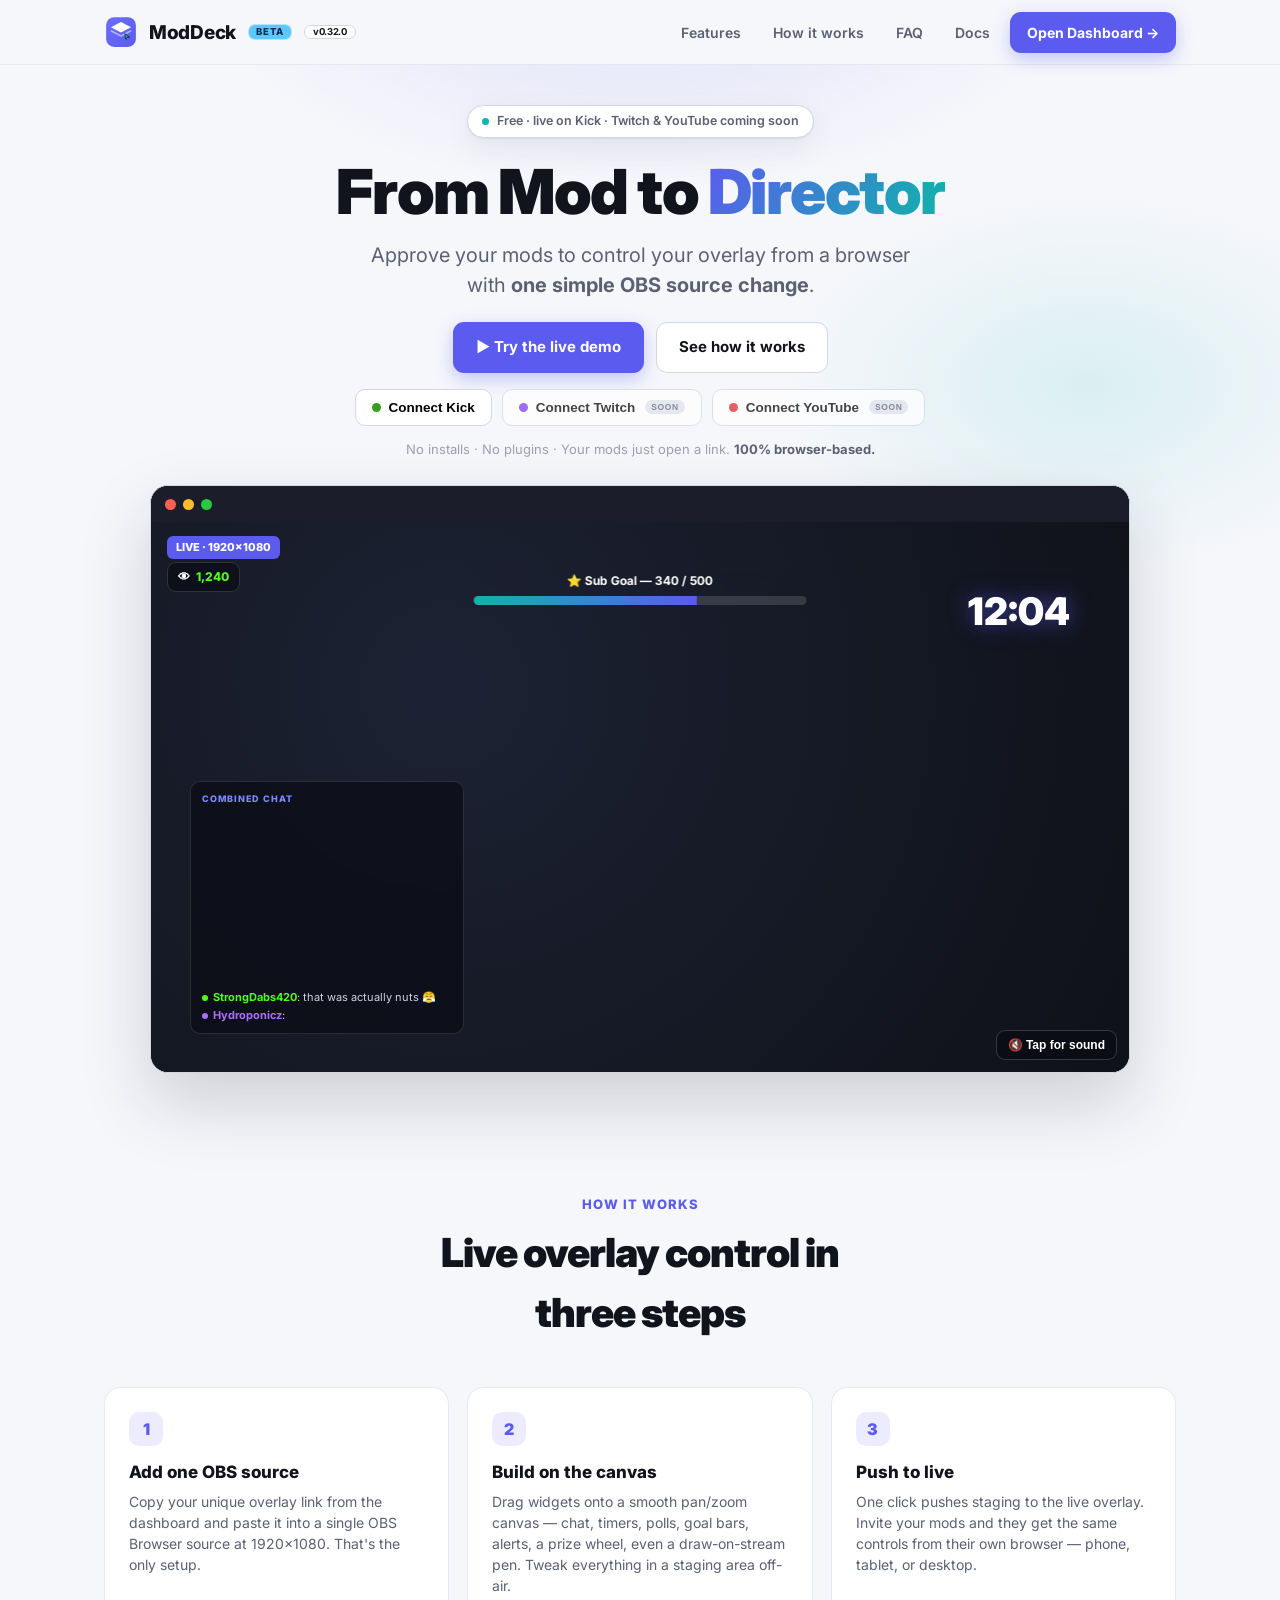
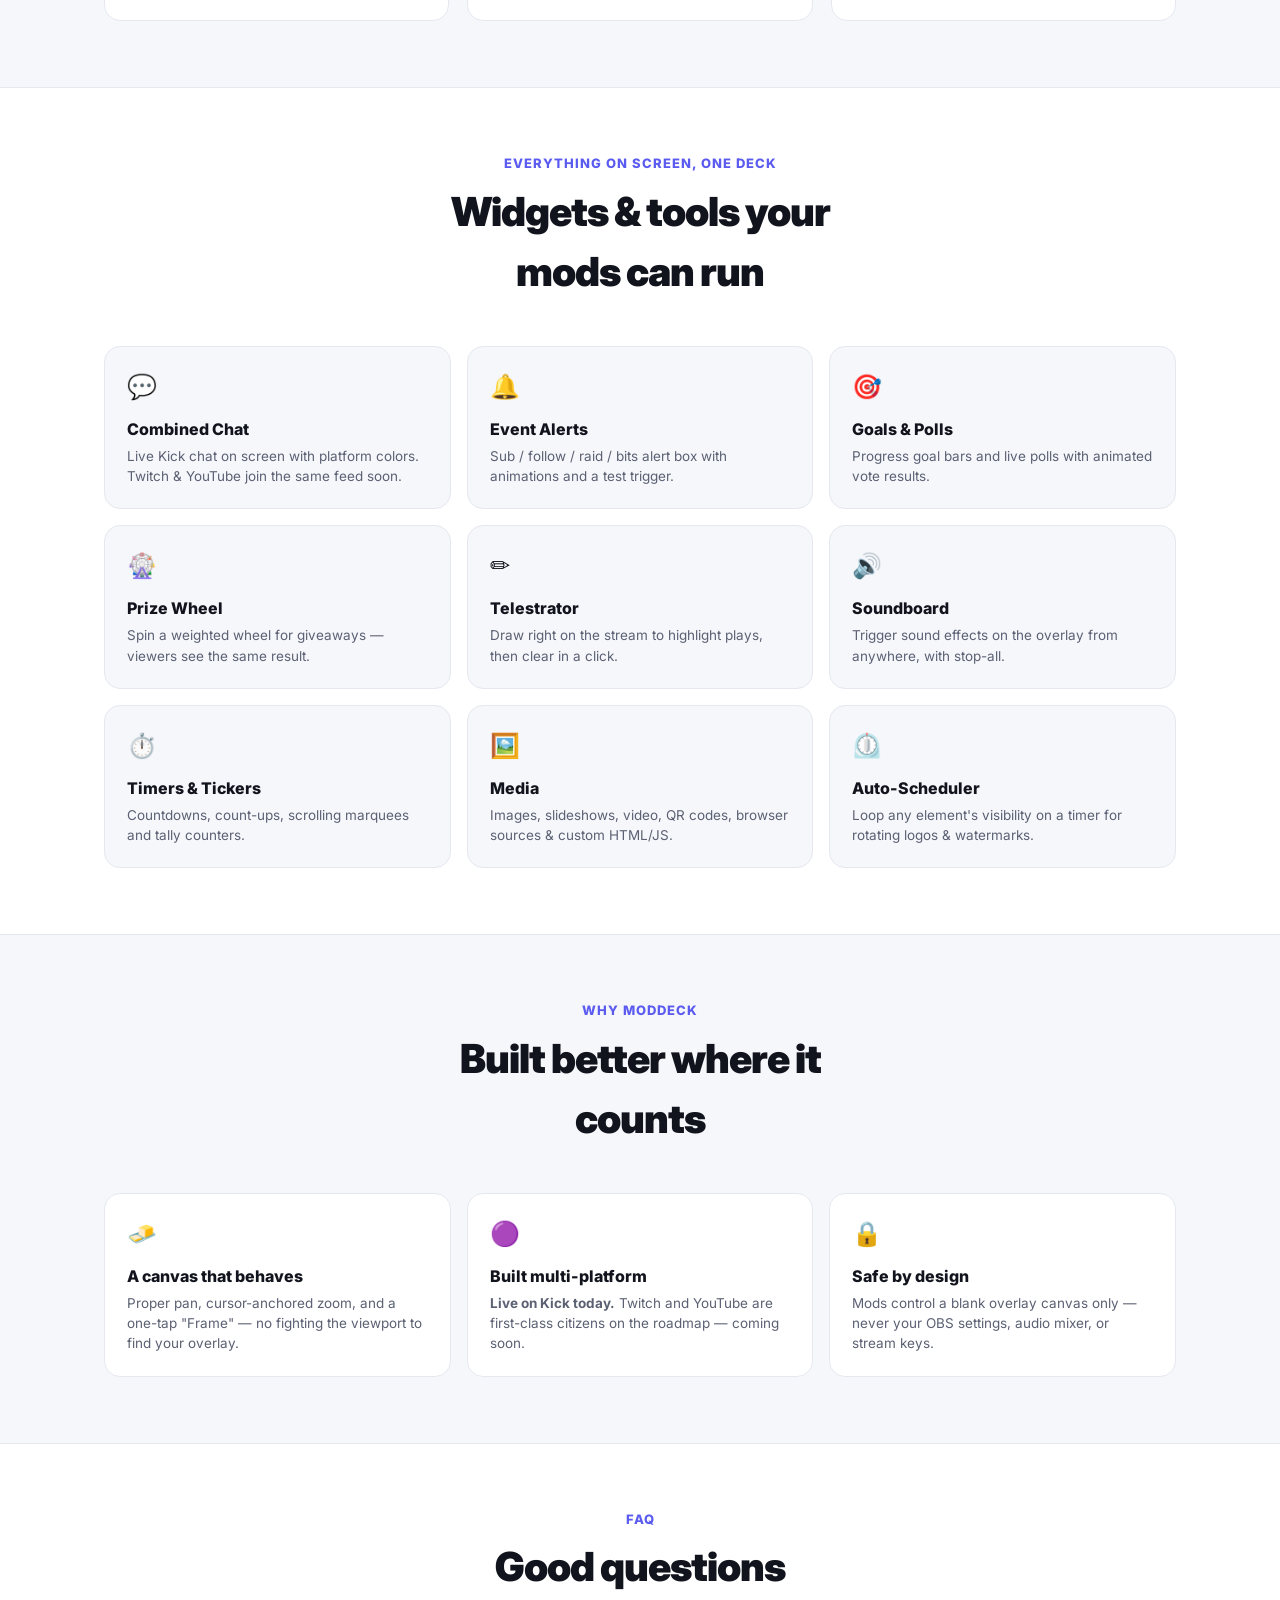
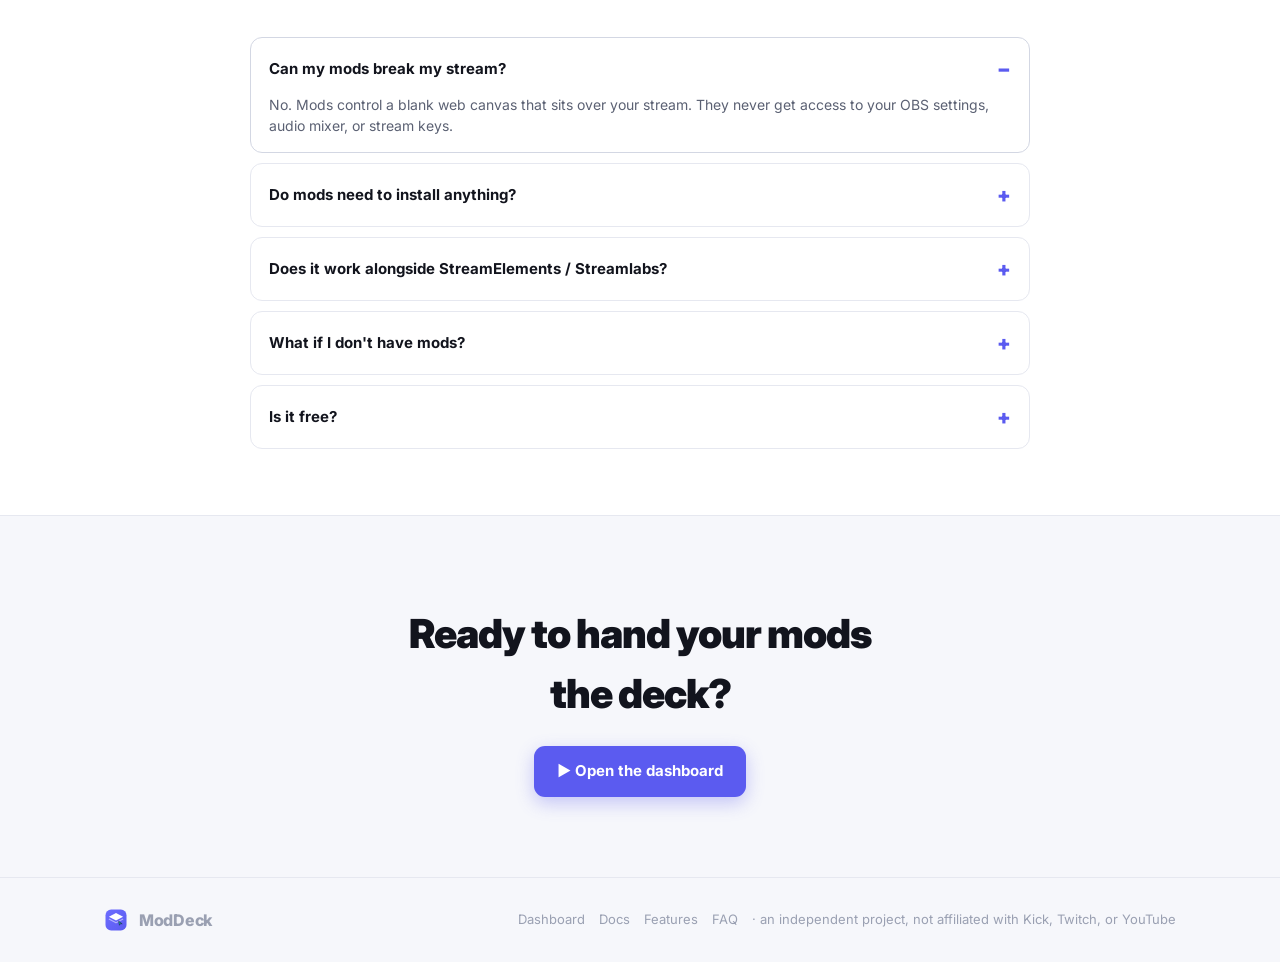
==== index.html @ 96ed60fb "ModDeck v0.32.0 - Emoji Combo: fix real-emote count bug + Test combo button (simulated spam burst to" ====
<!DOCTYPE html>
<html lang="en">
<head>
<meta charset="UTF-8">
<meta name="viewport" content="width=device-width, initial-scale=1.0">
<title>ModDeck — the control deck for you & your mods</title>
<meta name="description" content="A free browser-based stream-overlay control tool — live on Kick, with Twitch & YouTube coming soon. Drop one source into OBS, then let you and your mods run the overlay live — chat, timers, polls, alerts, wheels and more.">
<meta name="moddeck-version" content="0.32.0">
<link rel="icon" href="favicon.svg" type="image/svg+xml">
<link rel="icon" type="image/png" sizes="32x32" href="icons/favicon-32.png">
<link rel="apple-touch-icon" href="icons/apple-touch-icon.png">
<link rel="manifest" href="site.webmanifest">
<meta name="theme-color" content="#5b5bf0">
<!-- Open Graph / Twitter -->
<meta property="og:type" content="website">
<meta property="og:url" content="https://moddeck.bookhockeys.com/">
<meta property="og:title" content="ModDeck — the control deck for you & your mods">
<meta property="og:description" content="Drop one source into OBS, then let you and your mods run your overlay live. Kick · Twitch · YouTube. Free.">
<meta property="og:image" content="https://moddeck.bookhockeys.com/og.png">
<meta name="twitter:card" content="summary_large_image">
<meta name="twitter:title" content="ModDeck — the control deck for you & your mods">
<meta name="twitter:description" content="Browser-based overlay control for Kick, Twitch & YouTube. Let your mods help run the show.">
<meta name="twitter:image" content="https://moddeck.bookhockeys.com/og.png">
<link rel="preconnect" href="https://fonts.googleapis.com">
<link rel="preconnect" href="https://fonts.gstatic.com" crossorigin>
<link href="https://fonts.googleapis.com/css2?family=Inter:wght@400;500;600;700;800;900&display=swap" rel="stylesheet">
<style>
  :root{
    --bg:#f6f7fb; --panel:#fff; --line:#e6e8f0; --line2:#d3d7e3;
    --ink:#12141d; --ink-dim:#5b6173; --ink-faint:#9aa0b2;
    --accent:#5b5bf0; --accent-hov:#4a4ae0; --accent-soft:#ececfe; --accent2:#0fb5a8;
    --k:#3a9c1e; --t:#7c3aed; --y:#dc2626;
    --radius:16px; --shadow:0 1px 2px rgba(20,25,45,.06),0 10px 30px rgba(20,25,45,.07);
    font-family:Inter,-apple-system,BlinkMacSystemFont,"Segoe UI",system-ui,sans-serif;
  }
  *{box-sizing:border-box;margin:0;padding:0}
  body{background:var(--bg);color:var(--ink);line-height:1.5;-webkit-font-smoothing:antialiased;overflow-x:hidden}
  a{color:inherit;text-decoration:none}
  .wrap{max-width:1120px;margin:0 auto;padding:0 24px}
  .btn{display:inline-flex;align-items:center;gap:9px;border-radius:11px;padding:13px 22px;font-weight:700;font-size:15px;border:1px solid transparent;transition:.15s;cursor:pointer}
  .btn.primary{background:var(--accent);color:#fff;box-shadow:0 6px 18px rgba(91,91,240,.32)}
  .btn.primary:hover{background:var(--accent-hov);transform:translateY(-1px)}
  .btn.ghost{background:var(--panel);border-color:var(--line2);color:var(--ink)}
  .btn.ghost:hover{border-color:var(--accent);color:var(--accent)}

  /* nav */
  nav{position:sticky;top:0;z-index:50;background:rgba(246,247,251,.82);backdrop-filter:blur(12px);border-bottom:1px solid var(--line)}
  nav .wrap{display:flex;align-items:center;gap:14px;height:64px}
  .brand{display:flex;align-items:center;gap:11px;font-weight:800;font-size:19px;letter-spacing:-.3px;line-height:1}
  .brand img{width:34px;height:34px}
  .beta{font-size:9.5px;font-weight:800;letter-spacing:1px;background:#5cc8ff;color:#053048;
    padding:2px 7px;border-radius:6px;margin-left:2px;vertical-align:middle;box-shadow:0 0 0 1px rgba(92,200,255,.4)}
  .ver-pill{font-size:9.5px;font-weight:700;color:var(--dim);background:#fff;border:1px solid var(--line2);border-radius:999px;padding:1px 8px;margin-left:2px;vertical-align:middle}
  nav .links{margin-left:auto;display:flex;align-items:center;gap:8px}
  nav .links a.t{padding:8px 12px;color:var(--ink-dim);font-weight:600;font-size:14px;border-radius:8px}
  nav .links a.t:hover{color:var(--ink);background:var(--panel)}

  /* hero */
  .hero{position:relative;text-align:center;padding:40px 0 56px}
  .hero::before{content:"";position:absolute;inset:0;z-index:-1;
    background:radial-gradient(680px 360px at 50% -10%,rgba(91,91,240,.16),transparent 65%),radial-gradient(520px 320px at 85% 30%,rgba(15,181,168,.12),transparent 60%)}
  .pill{display:inline-flex;align-items:center;gap:8px;background:var(--panel);border:1px solid var(--line2);border-radius:999px;padding:6px 14px;font-size:12.5px;font-weight:600;color:var(--ink-dim);margin-bottom:22px;box-shadow:var(--shadow)}
  .pill .dot{width:7px;height:7px;border-radius:50%;background:var(--accent2)}
  h1{font-size:clamp(30px,6vw,62px);line-height:1.04;font-weight:900;letter-spacing:-1.5px;margin:0 auto;white-space:nowrap}
  h1 .grad{background:linear-gradient(120deg,var(--accent),var(--accent2));-webkit-background-clip:text;background-clip:text;color:transparent}
  .sub{font-size:clamp(16px,2.4vw,20px);color:var(--ink-dim);max-width:60ch;margin:16px auto 22px}
  .cta{display:flex;gap:12px;justify-content:center;flex-wrap:wrap}
  .connects{display:flex;gap:10px;justify-content:center;flex-wrap:wrap;margin-top:16px}
  .connect{display:inline-flex;align-items:center;gap:8px;background:var(--panel);border:1px solid var(--line2);border-radius:10px;padding:10px 16px;font-weight:700;font-size:13.5px;cursor:pointer;transition:.15s}
  .connect:hover{transform:translateY(-1px);box-shadow:var(--shadow)}
  .connect .b{width:9px;height:9px;border-radius:50%}
  .connect.k .b{background:var(--k)} .connect.t .b{background:var(--t)} .connect.y .b{background:var(--y)}
  .connect.t,.connect.y{opacity:.72}
  .soon{margin-left:2px;font-size:8.5px;font-weight:800;letter-spacing:.6px;padding:2px 6px;border-radius:20px;background:rgba(120,130,170,.22);color:var(--ink-dim)}
  .trust{margin-top:14px;font-size:13px;color:var(--ink-faint)}
  .trust b{color:var(--ink-dim)}

  /* mock preview */
  .shot{max-width:980px;margin:26px auto 0;border-radius:18px;border:1px solid var(--line2);box-shadow:0 30px 70px rgba(20,25,45,.18);overflow:hidden;background:#11131c}
  .muteBtn{position:absolute;bottom:12px;right:12px;z-index:3;background:rgba(10,12,22,.72);color:#fff;border:1px solid rgba(255,255,255,.18);border-radius:9px;padding:7px 11px;font-size:12px;font-weight:700;cursor:pointer;display:flex;align-items:center;gap:6px;backdrop-filter:blur(4px)}
  .ov.viewers{top:40px;left:16px;display:flex;align-items:center;gap:6px;background:rgba(10,12,22,.7);border:1px solid rgba(255,255,255,.14);border-radius:9px;padding:5px 10px;color:#fff;font-size:12px;font-weight:800;backdrop-filter:blur(4px)}
  .ov.combo{left:50%;bottom:14%;transform:translateX(-50%);display:flex;gap:16px;align-items:flex-end}
  .ov.combo .c{display:flex;flex-direction:column;align-items:center;gap:1px;font-size:10px;font-weight:800;color:#0fb5a8}
  .ov.combo .c .e{font-size:24px;line-height:1}
  .ov.combo .c.lead .e{font-size:30px;filter:drop-shadow(0 0 8px #0fb5a8)}
  .muteBtn:hover{background:rgba(91,91,240,.85)}
  .shot .bar{height:36px;background:#1b1e2a;display:flex;align-items:center;gap:7px;padding:0 14px}
  .shot .bar i{width:11px;height:11px;border-radius:50%;background:#3a3f52} .shot .bar i:nth-child(1){background:#ff5f57}.shot .bar i:nth-child(2){background:#febc2e}.shot .bar i:nth-child(3){background:#28c840}
  .shot .body{aspect-ratio:16/9;position:relative;background:radial-gradient(circle at 30% 30%,#1c2233,#0f1118);overflow:hidden}
  .shot .body video{position:absolute;inset:0;width:100%;height:100%;object-fit:cover;z-index:0}
  .shot .body .lbl,.shot .body .ov{z-index:2}
  .shot .body .lbl{position:absolute;top:14px;left:16px;background:var(--accent);color:#fff;font-size:11px;font-weight:800;padding:3px 9px;border-radius:6px}
  .ov{position:absolute;border-radius:10px;backdrop-filter:blur(4px)}
  .ov.chat{left:4%;bottom:7%;width:28%;height:46%;background:rgba(10,12,22,.72);border:1px solid rgba(255,255,255,.12);padding:10px 11px;font-size:11px;color:#cdd2e6;display:flex;flex-direction:column;text-align:left}
  .ov.chat .chd{font-size:9px;letter-spacing:1px;color:#7c8bff;font-weight:800;margin-bottom:6px;flex:none}
  #heroChatLines{flex:1;min-height:0;overflow:hidden;display:flex;flex-direction:column;justify-content:flex-end;gap:4px}
  #heroChatLines .ln{line-height:1.25}
  #heroChatLines .ln .u{font-weight:700}
  #heroChatLines .ln .dot{display:inline-block;width:6px;height:6px;border-radius:50%;margin-right:5px;vertical-align:middle}
  #heroChatLines img{height:1.3em;vertical-align:middle}
  .ov.timer{top:11%;right:6%;font-size:38px;font-weight:900;color:#fff;text-shadow:0 0 22px rgba(91,91,240,.6)}
  .ov.goal{left:50%;top:9%;transform:translateX(-50%);width:34%;text-align:center;color:#fff;font-size:12px;font-weight:700}
  .ov.goal .track{height:9px;border-radius:6px;background:rgba(255,255,255,.14);margin-top:6px;overflow:hidden}
  .ov.goal .fill{height:100%;width:67%;background:linear-gradient(90deg,var(--accent2),var(--accent))}

  /* sections */
  section{padding:66px 0}
  .eyebrow{text-align:center;color:var(--accent);font-weight:800;font-size:13px;letter-spacing:1px;text-transform:uppercase}
  h2{text-align:center;font-size:clamp(26px,4vw,40px);font-weight:900;letter-spacing:-1px;margin:8px auto 0;max-width:18ch}
  .lead{text-align:center;color:var(--ink-dim);max-width:58ch;margin:14px auto 0;font-size:16px}
  .steps{display:grid;grid-template-columns:repeat(3,1fr);gap:18px;margin-top:44px}
  .step{background:var(--panel);border:1px solid var(--line);border-radius:var(--radius);padding:24px}
  .step .n{width:34px;height:34px;border-radius:10px;background:var(--accent-soft);color:var(--accent);font-weight:900;display:grid;place-items:center;margin-bottom:14px}
  .step h3{font-size:17px;font-weight:800;margin-bottom:6px}
  .step p{color:var(--ink-dim);font-size:14px}
  .grid{display:grid;grid-template-columns:repeat(3,1fr);gap:16px;margin-top:44px}
  .card{background:var(--panel);border:1px solid var(--line);border-radius:var(--radius);padding:22px;transition:.15s}
  .card:hover{border-color:var(--line2);box-shadow:var(--shadow);transform:translateY(-2px)}
  .card .ic{font-size:24px}
  .card h3{font-size:16px;font-weight:800;margin:12px 0 5px}
  .card p{color:var(--ink-dim);font-size:13.5px}
  .why{background:var(--panel);border-top:1px solid var(--line);border-bottom:1px solid var(--line)}
  .why .grid{grid-template-columns:repeat(3,1fr)}
  .why .card{background:var(--bg)}

  .faq{max-width:780px;margin:40px auto 0;display:flex;flex-direction:column;gap:10px}
  details{background:var(--panel);border:1px solid var(--line);border-radius:12px;padding:16px 18px}
  details[open]{border-color:var(--line2)}
  summary{font-weight:700;cursor:pointer;font-size:15px;list-style:none;display:flex;justify-content:space-between;align-items:center}
  summary::-webkit-details-marker{display:none}
  summary::after{content:"+";color:var(--accent);font-weight:900;font-size:20px}
  details[open] summary::after{content:"−"}
  details p{color:var(--ink-dim);font-size:14px;margin-top:10px}

  .final{text-align:center;padding:80px 0}
  .final h2{margin-bottom:22px}
  footer{border-top:1px solid var(--line);padding:30px 0;color:var(--ink-faint);font-size:13px}
  footer .wrap{display:flex;align-items:center;gap:14px;flex-wrap:wrap}
  footer .sp{margin-left:auto}
  footer a:hover{color:var(--accent)}

  @media(max-width:760px){.steps,.grid,.why .grid{grid-template-columns:1fr}.hero{padding:40px 0 44px}.ov.chat{display:none}h1{white-space:normal}}
</style>
</head>
<body>
<nav><div class="wrap">
  <a class="brand" href="/"><img src="favicon.svg" alt="">ModDeck<span class="beta">BETA</span><span class="ver-pill">v0.32.0</span></a>
  <div class="links">
    <a class="t" href="#features">Features</a>
    <a class="t" href="#how">How it works</a>
    <a class="t" href="#faq">FAQ</a>
    <a class="t" href="docs.html">Docs</a>
    <a class="btn primary" href="dashboard.html" style="padding:9px 16px;font-size:14px">Open Dashboard →</a>
  </div>
</div></nav>

<header class="hero"><div class="wrap">
  <div class="pill"><span class="dot"></span>Free · live on Kick · Twitch &amp; YouTube coming soon</div>
  <h1>From Mod to <span class="grad">Director</span></h1>
  <p class="sub">Approve your mods to control your overlay from a browser<br>with <b>one simple OBS source change</b>.</p>
  <div class="cta">
    <a class="btn primary" href="dashboard.html">▶ Try the live demo</a>
    <a class="btn ghost" href="#how">See how it works</a>
  </div>
  <div class="connects">
    <button class="connect k" data-p="Kick"><span class="b"></span>Connect Kick</button>
    <button class="connect t" data-p="Twitch"><span class="b"></span>Connect Twitch<span class="soon">SOON</span></button>
    <button class="connect y" data-p="YouTube"><span class="b"></span>Connect YouTube<span class="soon">SOON</span></button>
  </div>
  <div class="trust">No installs · No plugins · Your mods just open a link. <b>100% browser-based.</b></div>

  <div class="shot" aria-hidden="true">
    <div class="bar"><i></i><i></i><i></i></div>
    <div class="body">
      <video id="demoVid" muted playsinline autoplay preload="auto"></video>
      <button id="muteBtn" class="muteBtn" type="button">🔇 Tap for sound</button>
      <div class="lbl">LIVE · 1920×1080</div>
      <div class="ov goal">⭐ Sub Goal — 340 / 500<div class="track"><div class="fill"></div></div></div>
      <div class="ov timer">12:04</div>
      <div class="ov viewers">👁 <span style="color:#53fc18">1,240</span></div>
      <div class="ov combo" id="heroCombo"></div>
      <div class="ov chat"><div class="chd">COMBINED CHAT</div>
        <div id="heroChatLines"></div>
      </div>
    </div>
  </div>
</div></header>

<section id="how"><div class="wrap">
  <div class="eyebrow">How it works</div>
  <h2>Live overlay control in three steps</h2>
  <div class="steps">
    <div class="step"><div class="n">1</div><h3>Add one OBS source</h3><p>Copy your unique overlay link from the dashboard and paste it into a single OBS Browser source at 1920×1080. That's the only setup.</p></div>
    <div class="step"><div class="n">2</div><h3>Build on the canvas</h3><p>Drag widgets onto a smooth pan/zoom canvas — chat, timers, polls, goal bars, alerts, a prize wheel, even a draw-on-stream pen. Tweak everything in a staging area off-air.</p></div>
    <div class="step"><div class="n">3</div><h3>Push to live</h3><p>One click pushes staging to the live overlay. Invite your mods and they get the same controls from their own browser — phone, tablet, or desktop.</p></div>
  </div>
</div></section>

<section id="features" class="why"><div class="wrap">
  <div class="eyebrow">Everything on screen, one deck</div>
  <h2>Widgets &amp; tools your mods can run</h2>
  <div class="grid">
    <div class="card"><div class="ic">💬</div><h3>Combined Chat</h3><p>Live Kick chat on screen with platform colors. Twitch &amp; YouTube join the same feed soon.</p></div>
    <div class="card"><div class="ic">🔔</div><h3>Event Alerts</h3><p>Sub / follow / raid / bits alert box with animations and a test trigger.</p></div>
    <div class="card"><div class="ic">🎯</div><h3>Goals &amp; Polls</h3><p>Progress goal bars and live polls with animated vote results.</p></div>
    <div class="card"><div class="ic">🎡</div><h3>Prize Wheel</h3><p>Spin a weighted wheel for giveaways — viewers see the same result.</p></div>
    <div class="card"><div class="ic">✏️</div><h3>Telestrator</h3><p>Draw right on the stream to highlight plays, then clear in a click.</p></div>
    <div class="card"><div class="ic">🔊</div><h3>Soundboard</h3><p>Trigger sound effects on the overlay from anywhere, with stop-all.</p></div>
    <div class="card"><div class="ic">⏱️</div><h3>Timers &amp; Tickers</h3><p>Countdowns, count-ups, scrolling marquees and tally counters.</p></div>
    <div class="card"><div class="ic">🖼️</div><h3>Media</h3><p>Images, slideshows, video, QR codes, browser sources &amp; custom HTML/JS.</p></div>
    <div class="card"><div class="ic">⏲️</div><h3>Auto-Scheduler</h3><p>Loop any element's visibility on a timer for rotating logos &amp; watermarks.</p></div>
  </div>
</div></section>

<section><div class="wrap">
  <div class="eyebrow">Why ModDeck</div>
  <h2>Built better where it counts</h2>
  <div class="grid">
    <div class="card"><div class="ic">🧈</div><h3>A canvas that behaves</h3><p>Proper pan, cursor-anchored zoom, and a one-tap "Frame" — no fighting the viewport to find your overlay.</p></div>
    <div class="card"><div class="ic">🟣</div><h3>Built multi-platform</h3><p><b>Live on Kick today.</b> Twitch and YouTube are first-class citizens on the roadmap — coming soon.</p></div>
    <div class="card"><div class="ic">🔒</div><h3>Safe by design</h3><p>Mods control a blank overlay canvas only — never your OBS settings, audio mixer, or stream keys.</p></div>
  </div>
</div></section>

<section id="faq" class="why"><div class="wrap">
  <div class="eyebrow">FAQ</div>
  <h2>Good questions</h2>
  <div class="faq">
    <details open><summary>Can my mods break my stream?</summary><p>No. Mods control a blank web canvas that sits over your stream. They never get access to your OBS settings, audio mixer, or stream keys.</p></details>
    <details><summary>Do mods need to install anything?</summary><p>Nothing. They open a link in any browser — desktop, tablet, or phone — and control the overlay with touch or mouse.</p></details>
    <details><summary>Does it work alongside StreamElements / Streamlabs?</summary><p>Yes. Add ModDeck as one more OBS Browser source. It layers on top of whatever you already use.</p></details>
    <details><summary>What if I don't have mods?</summary><p>It's great solo too — run it on your phone or a second monitor to trigger sounds, change scenes, and update widgets without alt-tabbing out of your game.</p></details>
    <details><summary>Is it free?</summary><p>Yes — ModDeck is free to use. (This is an early build; live multi-account login and cross-device sync are landing soon.)</p></details>
  </div>
</div></section>

<section class="final"><div class="wrap">
  <h2>Ready to hand your mods the deck?</h2>
  <a class="btn primary" href="dashboard.html">▶ Open the dashboard</a>
</div></section>

<footer><div class="wrap">
  <a class="brand" href="/" style="font-size:16px"><img src="favicon.svg" alt="" style="width:24px;height:24px">ModDeck</a>
  <span class="sp"></span>
  <a href="dashboard.html">Dashboard</a>
  <a href="docs.html">Docs</a>
  <a href="#features">Features</a>
  <a href="#faq">FAQ</a>
  <span>· an independent project, not affiliated with Kick, Twitch, or YouTube</span>
</div></footer>

<script>
  // Hero demo — rotating clips behind a LIVE-feeling overlay: chat scrolls (Kick+Twitch+YouTube),
  // and the emoji combo is fed by the emotes scrolling past in chat (builds + decays for real).
  (function () {
    var KEKW = "https://files.kick.com/emotes/37226/fullsize";
    var PC = { k: "#53fc18", t: "#a970ff", y: "#ff4d4d" };       // platform dot/name colors
    var UNI = ["🔥", "😂", "💀", "👀", "🎬"];                      // unicode emotes we count
    var CLIPS = [
      { src: "video/sjchampton1.mp4?a=1", msgs: [
        { p: "k", u: "StrongDabs420", m: "that was actually nuts 😤" },
        { p: "t", u: "Hydroponicz", m: "[emote:37226:KEKW]" },
        { p: "k", u: "BotRix", m: "🔥🔥🔥" },
        { p: "y", u: "kppfarmer", m: "no way 💀" },
        { p: "k", u: "jameskibs", m: "[emote:37226:KEKW] [emote:37226:KEKW]" },
        { p: "t", u: "Coyote7", m: "W 🔥" },
        { p: "k", u: "StrongDabs420", m: "😂😂" },
        { p: "y", u: "Hydroponicz", m: "CLIP IT 🎬" },
        { p: "k", u: "BotRix", m: "🔥🔥" },
        { p: "t", u: "jameskibs", m: "[emote:37226:KEKW]" },
      ] },
      { src: "video/ebzsjcice.mp4?a=1", msgs: [
        { p: "k", u: "PogTX", m: "yooo that was clean" },
        { p: "t", u: "piglover4919", m: "actual movie 🎬" },
        { p: "k", u: "FATCHOP", m: "😂😂😂" },
        { p: "y", u: "TheGOATSchizo", m: "certified W 🔥" },
        { p: "k", u: "Neejoh", m: "[emote:37226:KEKW]" },
        { p: "t", u: "MJAYY5", m: "💀💀" },
        { p: "k", u: "PogTX", m: "🔥🔥🔥" },
        { p: "y", u: "FATCHOP", m: "[emote:37226:KEKW] [emote:37226:KEKW]" },
        { p: "k", u: "Neejoh", m: "replay that 👀" },
        { p: "t", u: "TheGOATSchizo", m: "😂" },
      ] },
    ];
    var v = document.getElementById("demoVid"), lines = document.getElementById("heroChatLines"), combo = document.getElementById("heroCombo");
    if (!v) return;
    v.muted = true;
    var clipIdx = 0, feed = [], combos = {};

    function bodyOf(m) {
      var emotes = [];
      var body = m.replace(/\[emote:(\d+):([^\]]+)\]/g, function (_, id, name) {
        emotes.push({ k: name, img: "https://files.kick.com/emotes/" + id + "/fullsize" });
        return '<img src="https://files.kick.com/emotes/' + id + '/fullsize" alt="">';
      });
      UNI.forEach(function (u) { var n = body.split(u).length - 1; for (var j = 0; j < n; j++) emotes.push({ k: u }); });
      return { body: body, emotes: emotes };
    }
    function paintChat() {
      lines.innerHTML = feed.map(function (x) {
        var c = PC[x.p] || "#9a9aff";
        return '<div class="ln"><span class="dot" style="background:' + c + '"></span><span class="u" style="color:' + c + '">' + x.u + '</span>: ' + x.body + '</div>';
      }).join("");
    }
    function paintCombo() {
      var now = Date.now();
      Object.keys(combos).forEach(function (k) { if (now - combos[k].last > 5000) delete combos[k]; });
      var arr = Object.keys(combos).map(function (k) { return { k: k, c: combos[k] }; })
        .filter(function (o) { return o.c.count >= 2; }).sort(function (a, b) { return b.c.count - a.c.count; }).slice(0, 5);
      if (!arr.length) { combo.innerHTML = ""; return; }
      var max = arr[0].c.count;
      combo.innerHTML = arr.map(function (o) {
        var lead = o.c.count === max;
        var glyph = o.c.img ? '<img src="' + o.c.img + '" style="height:' + (lead ? 30 : 24) + 'px;vertical-align:middle">' : o.k;
        return '<div class="c' + (lead ? " lead" : "") + '"><span class="e">' + glyph + "</span>x" + o.c.count + "</div>";
      }).join("");
    }
    function appendMsg() {
      var clip = CLIPS[clipIdx]; var msg = clip.msgs[(clip._i = (clip._i || 0)) % clip.msgs.length]; clip._i++;
      var b = bodyOf(msg.m); feed.push({ p: msg.p, u: msg.u, body: b.body }); if (feed.length > 7) feed.shift(); paintChat();
      var now = Date.now();
      b.emotes.forEach(function (e) { var c = combos[e.k] || { count: 0 }; c.count++; c.last = now; if (e.img) c.img = e.img; combos[e.k] = c; });
    }
    function loadClip(idx) {
      var clip = CLIPS[idx]; clip._i = 0; feed = []; combos = {}; paintChat(); paintCombo();
      v.src = clip.src; var p = v.play(); if (p && p.catch) p.catch(function () {});
    }
    function next() { clipIdx = (clipIdx + 1) % CLIPS.length; loadClip(clipIdx); }
    v.addEventListener("ended", next);
    loadClip(0);
    setInterval(appendMsg, 1300);
    setInterval(paintCombo, 350);
    ["pointerdown", "scroll", "keydown"].forEach(function (ev) {
      window.addEventListener(ev, function once() { if (v.paused) v.play().catch(function () {}); window.removeEventListener(ev, once); }, { once: true, passive: true });
    });
    var mb = document.getElementById("muteBtn");
    if (mb) mb.addEventListener("click", function () {
      v.muted = !v.muted; if (!v.muted) { v.volume = 1; v.play().catch(function () {}); }
      mb.innerHTML = v.muted ? "🔇 Tap for sound" : "🔊 Sound on";
    });
  })();
</script>
<script src="js/config.js?v=0.9.0"></script>
<script src="js/auth.js?v=0.9.0"></script>
<script>
  // Kick = real login; Twitch/YouTube open the demo until their OAuth lands.
  document.querySelectorAll(".connect").forEach(b => b.addEventListener("click", () => {
    const p = b.dataset.p;
    if (p === "Kick" && window.MD && MD.auth) { b.innerHTML = `<span class="b"></span>Redirecting to Kick…`; MD.auth.startKick(); return; }
    b.innerHTML = `<span class="b"></span>${p} coming soon — opening demo…`;
    setTimeout(() => { location.href = "dashboard.html"; }, 700);
  }));
</script>
</body>
</html>
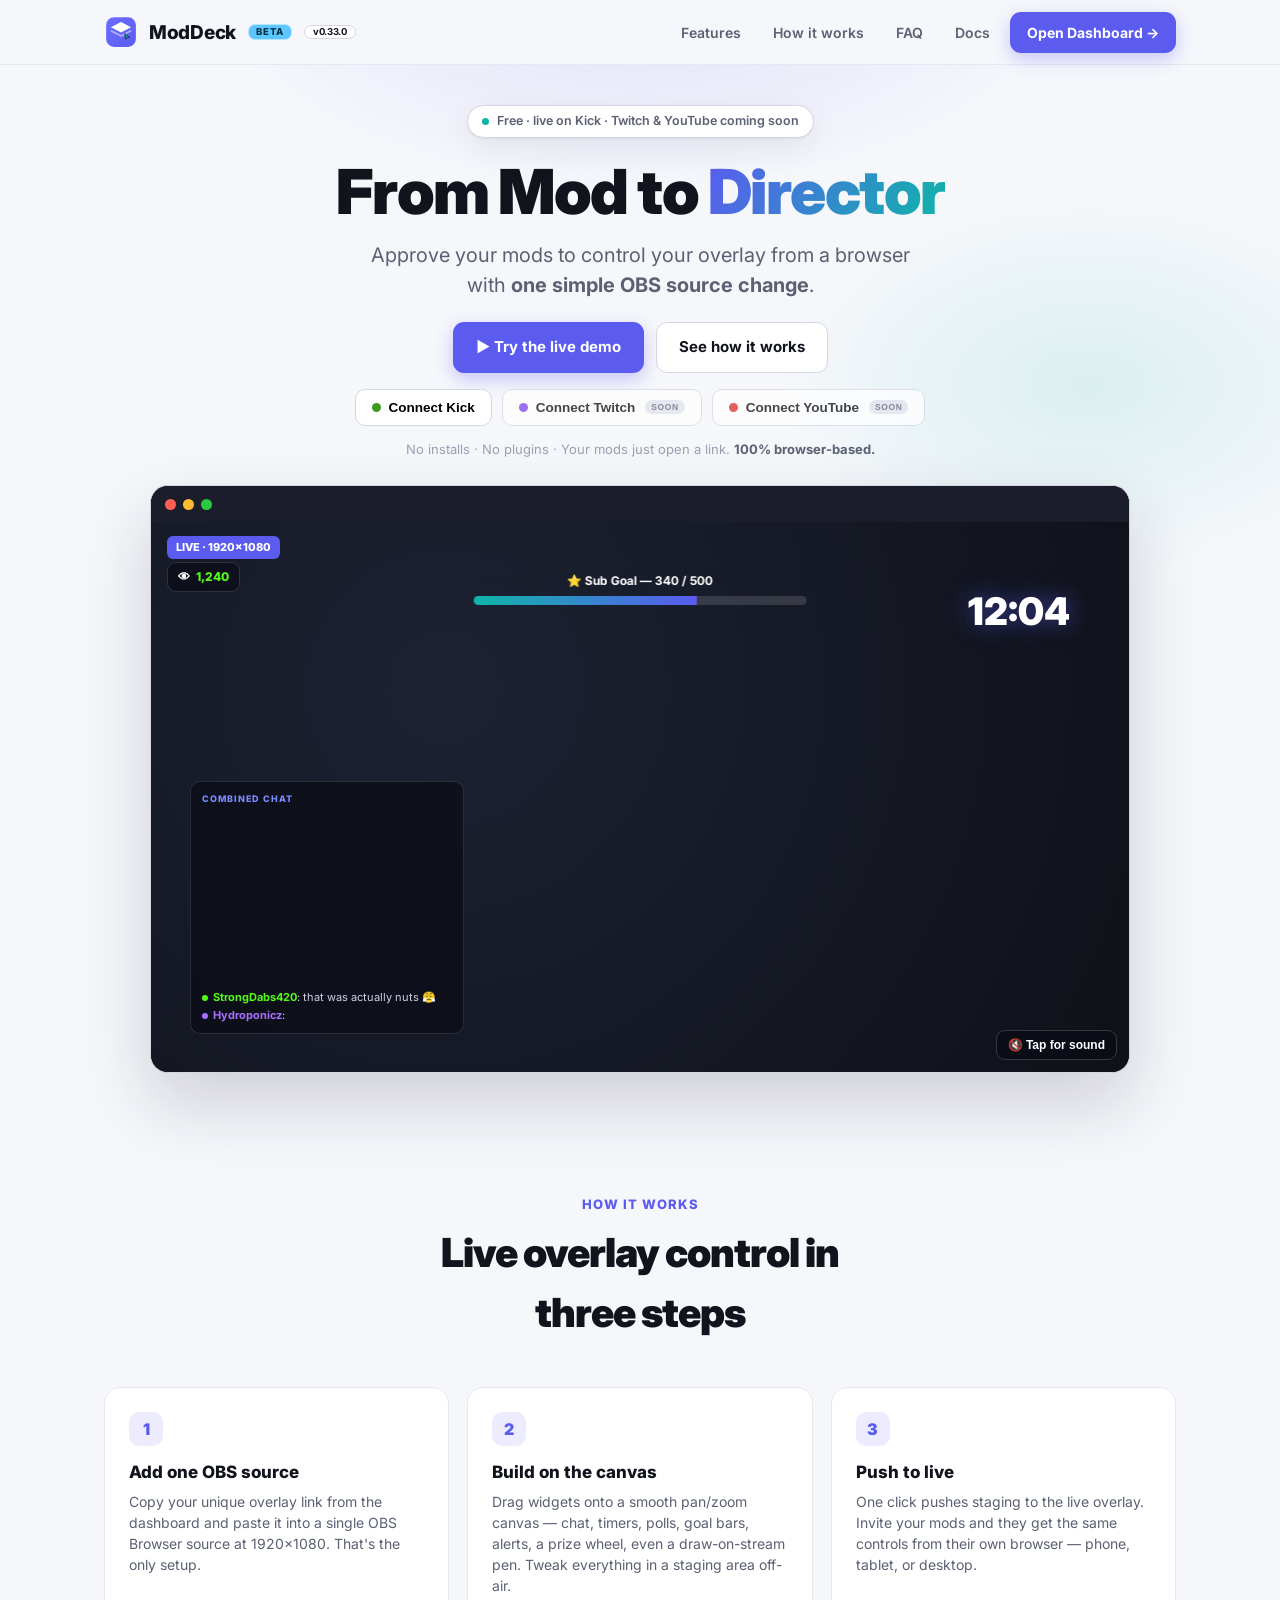
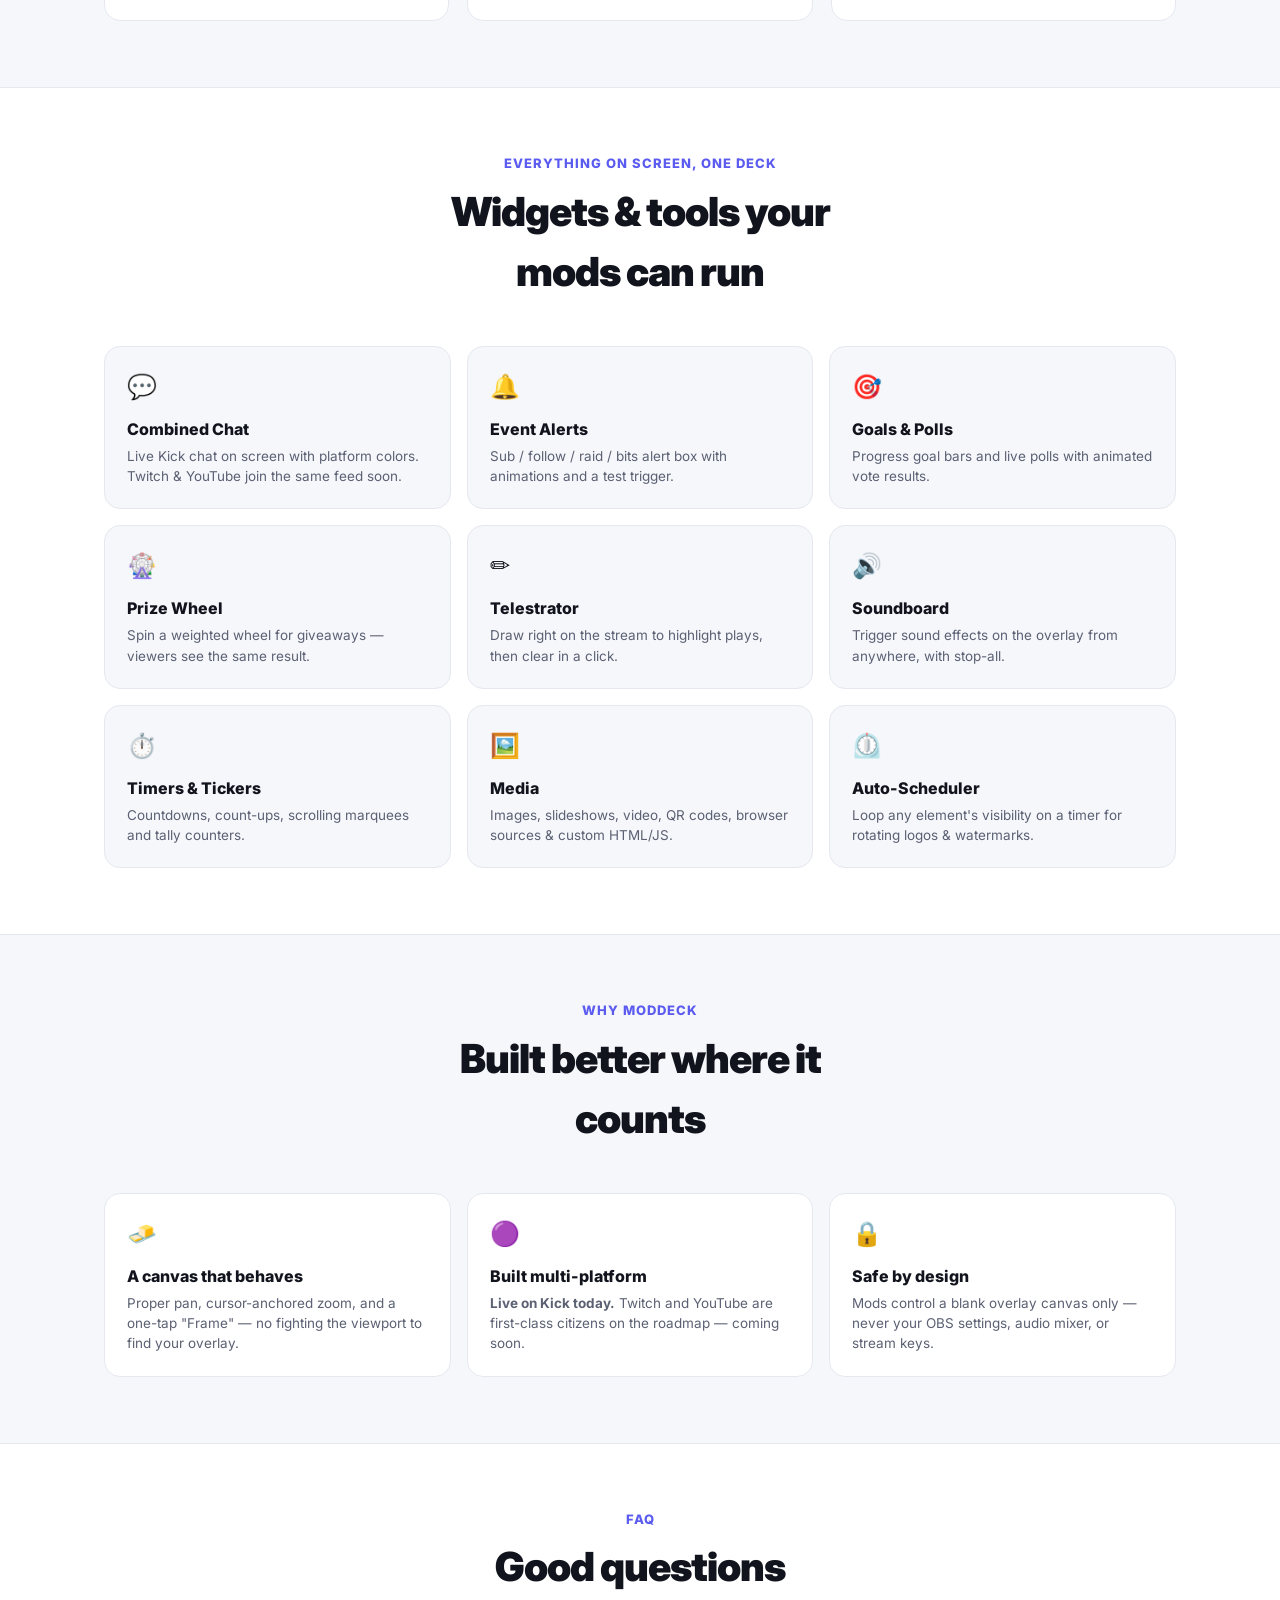
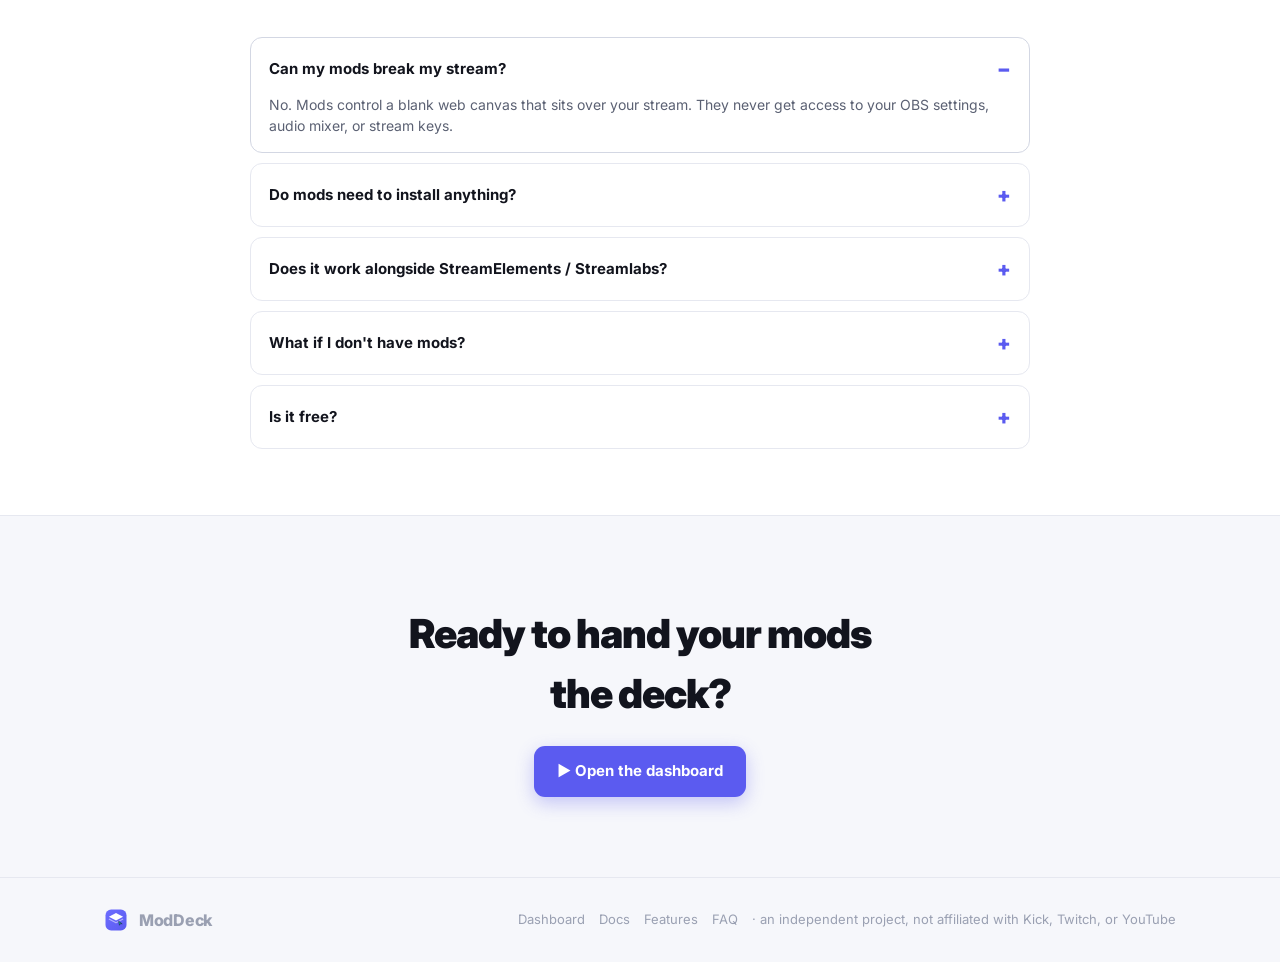
==== commit adcfb3b1: "ModDeck v0.33.0 - Kick Chat test button: simulate sample messages with real emote + mod badge to can" ====
--- a/index.html
+++ b/index.html
@@ -5,7 +5,7 @@
 <meta name="viewport" content="width=device-width, initial-scale=1.0">
 <title>ModDeck — the control deck for you & your mods</title>
 <meta name="description" content="A free browser-based stream-overlay control tool — live on Kick, with Twitch & YouTube coming soon. Drop one source into OBS, then let you and your mods run the overlay live — chat, timers, polls, alerts, wheels and more.">
-<meta name="moddeck-version" content="0.32.0">
+<meta name="moddeck-version" content="0.33.0">
 <link rel="icon" href="favicon.svg" type="image/svg+xml">
 <link rel="icon" type="image/png" sizes="32x32" href="icons/favicon-32.png">
 <link rel="apple-touch-icon" href="icons/apple-touch-icon.png">
@@ -144,7 +144,7 @@
 </head>
 <body>
 <nav><div class="wrap">
-  <a class="brand" href="/"><img src="favicon.svg" alt="">ModDeck<span class="beta">BETA</span><span class="ver-pill">v0.32.0</span></a>
+  <a class="brand" href="/"><img src="favicon.svg" alt="">ModDeck<span class="beta">BETA</span><span class="ver-pill">v0.33.0</span></a>
   <div class="links">
     <a class="t" href="#features">Features</a>
     <a class="t" href="#how">How it works</a>
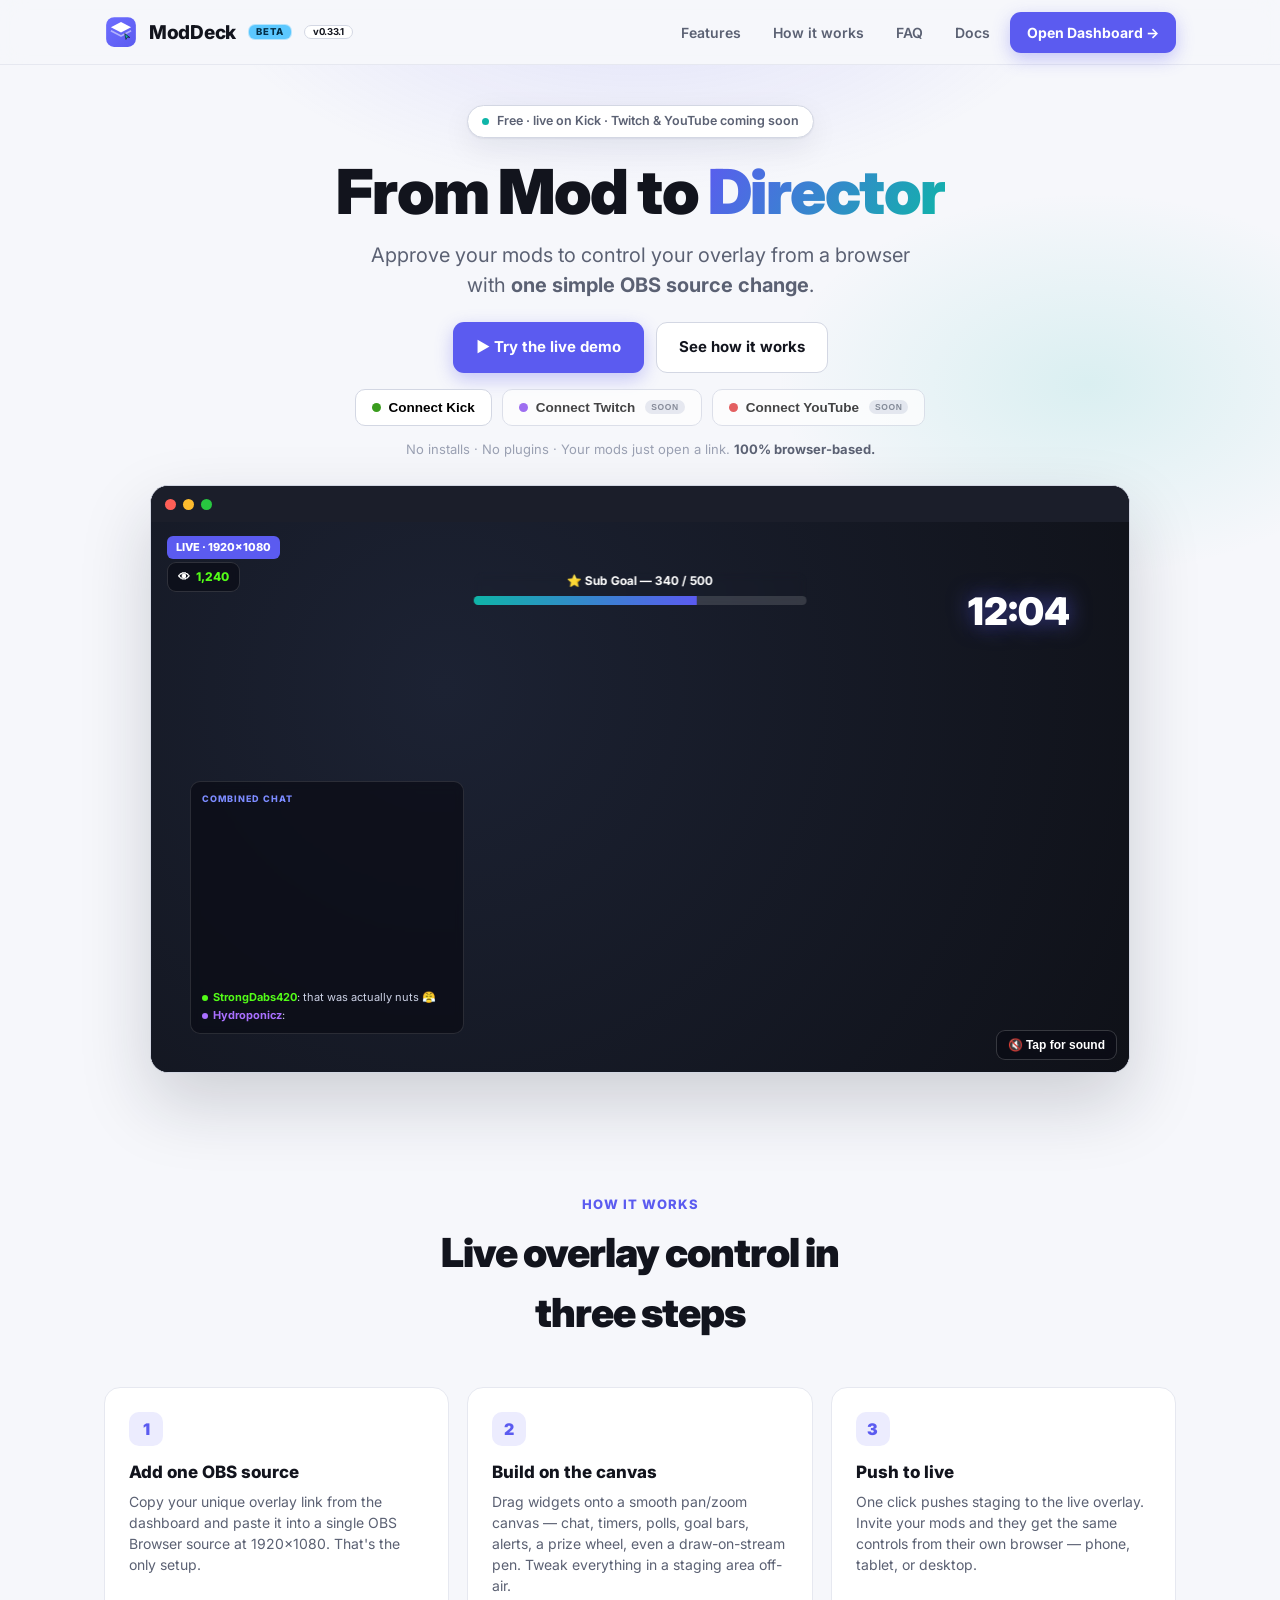
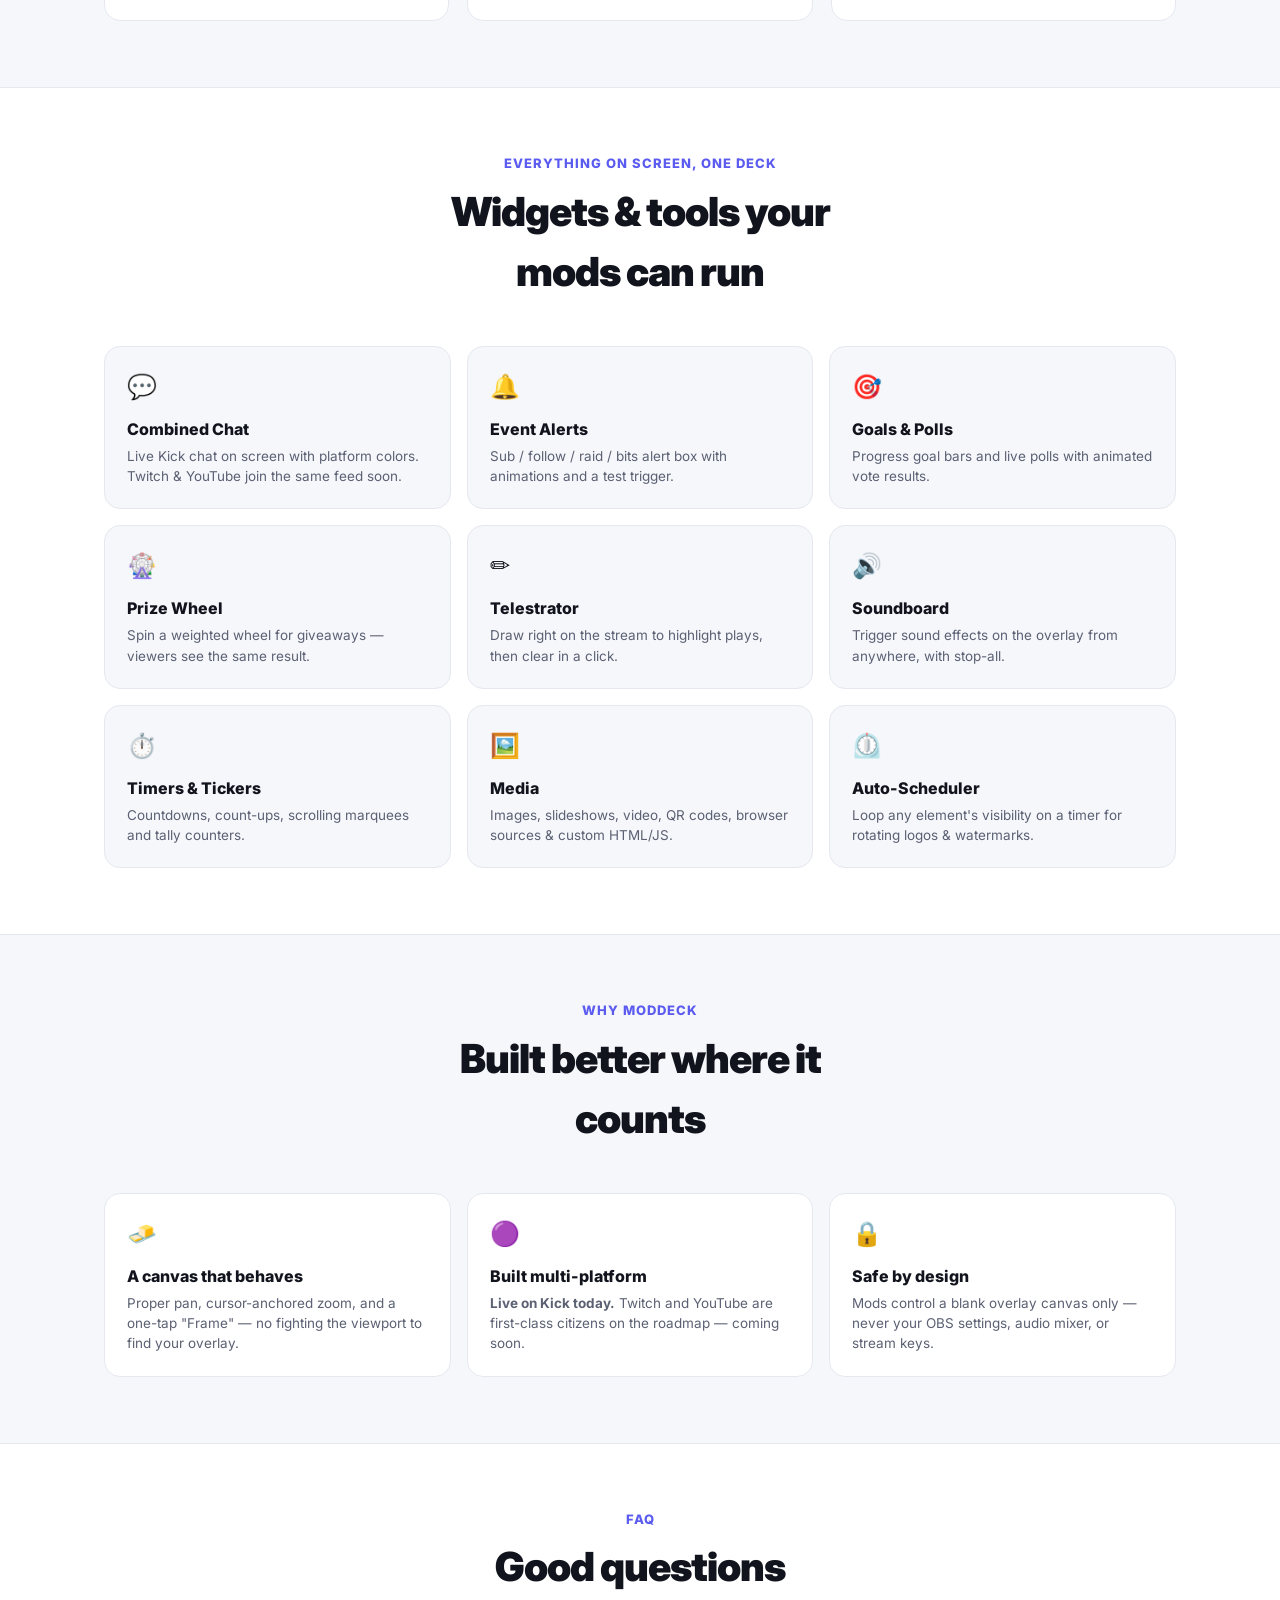
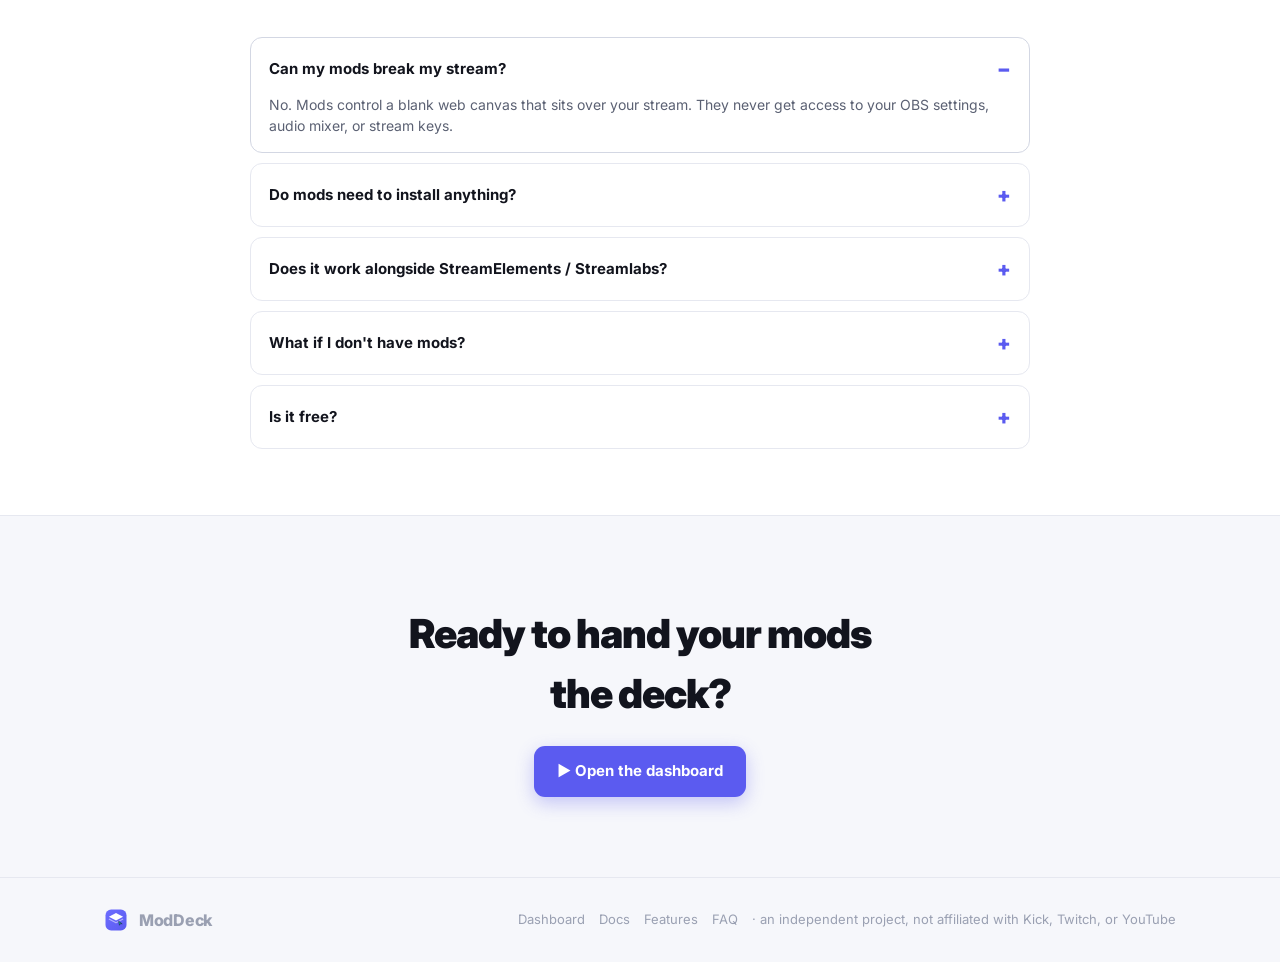
==== commit 7ef5412e: "ModDeck v0.33.1 - auto-migrate old COMBINED CHAT widget titles to KICK CHAT (board migration + displ" ====
--- a/index.html
+++ b/index.html
@@ -5,7 +5,7 @@
 <meta name="viewport" content="width=device-width, initial-scale=1.0">
 <title>ModDeck — the control deck for you & your mods</title>
 <meta name="description" content="A free browser-based stream-overlay control tool — live on Kick, with Twitch & YouTube coming soon. Drop one source into OBS, then let you and your mods run the overlay live — chat, timers, polls, alerts, wheels and more.">
-<meta name="moddeck-version" content="0.33.0">
+<meta name="moddeck-version" content="0.33.1">
 <link rel="icon" href="favicon.svg" type="image/svg+xml">
 <link rel="icon" type="image/png" sizes="32x32" href="icons/favicon-32.png">
 <link rel="apple-touch-icon" href="icons/apple-touch-icon.png">
@@ -144,7 +144,7 @@
 </head>
 <body>
 <nav><div class="wrap">
-  <a class="brand" href="/"><img src="favicon.svg" alt="">ModDeck<span class="beta">BETA</span><span class="ver-pill">v0.33.0</span></a>
+  <a class="brand" href="/"><img src="favicon.svg" alt="">ModDeck<span class="beta">BETA</span><span class="ver-pill">v0.33.1</span></a>
   <div class="links">
     <a class="t" href="#features">Features</a>
     <a class="t" href="#how">How it works</a>
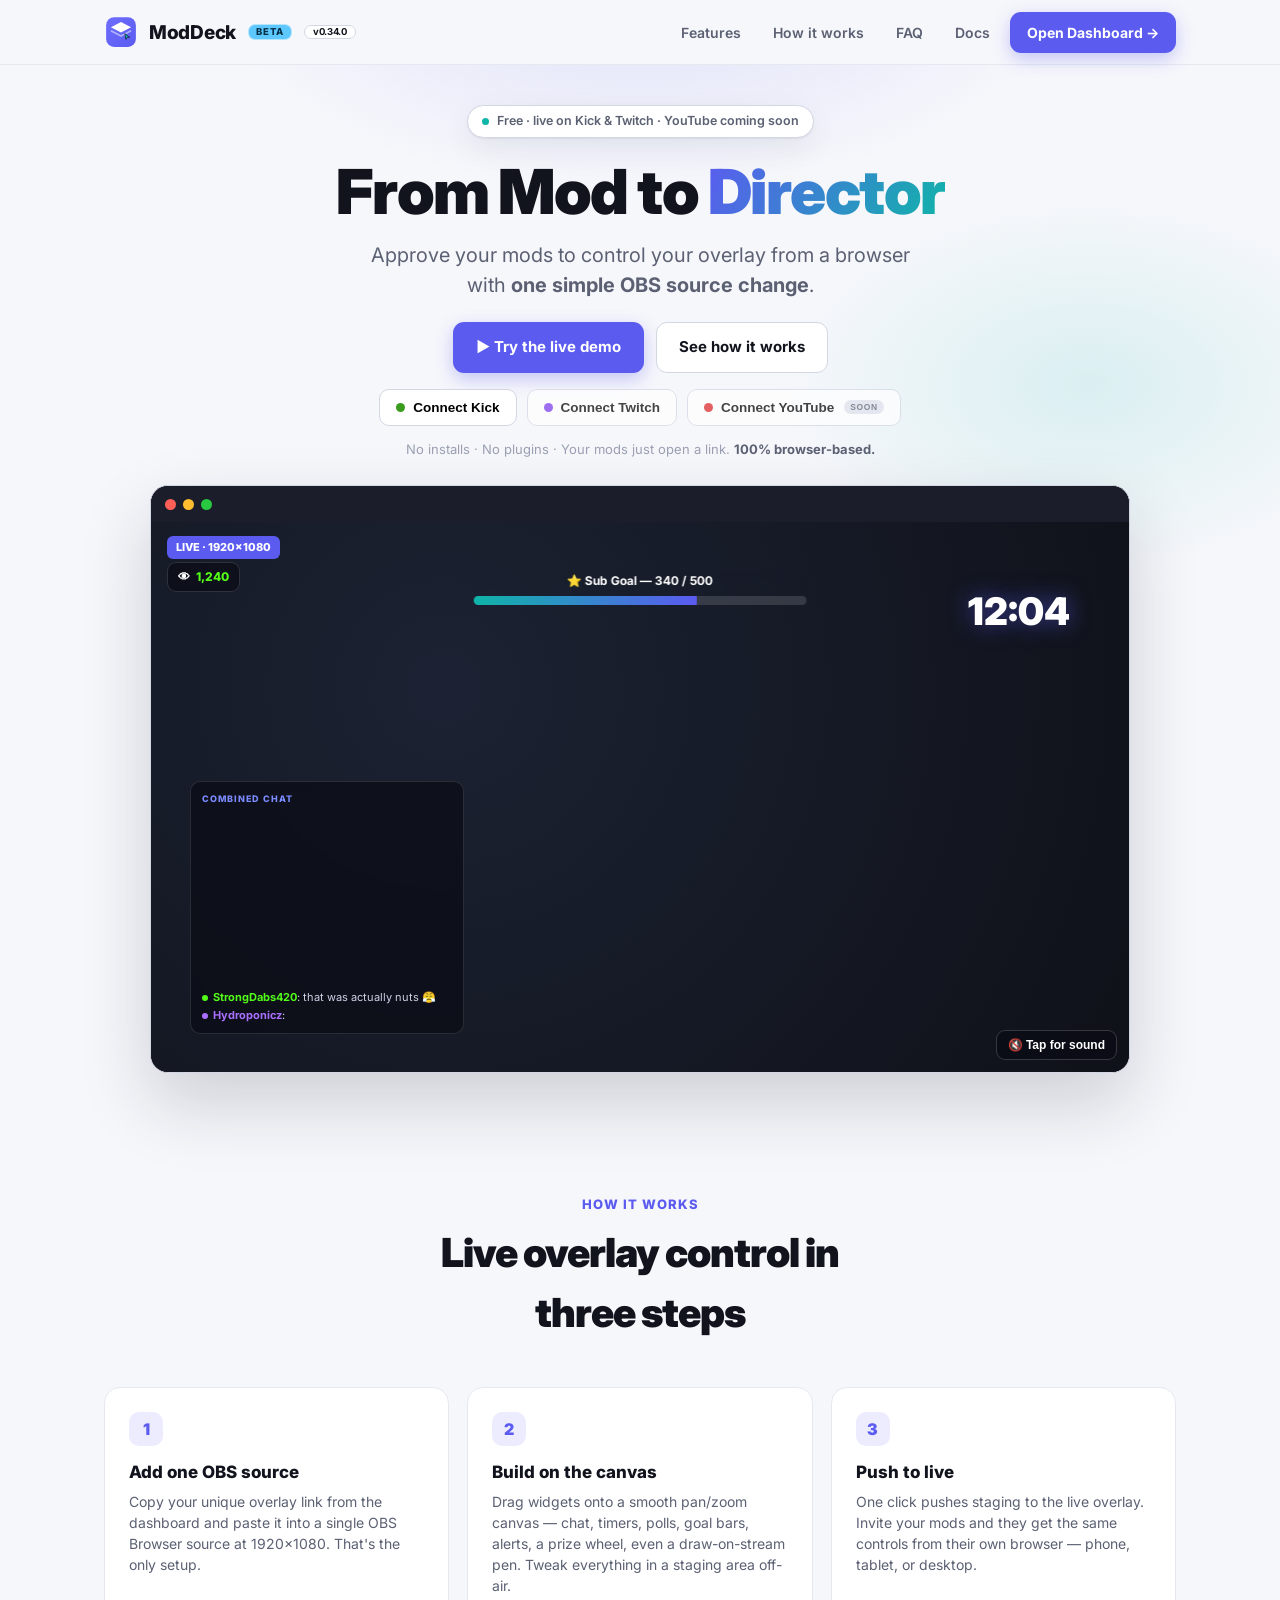
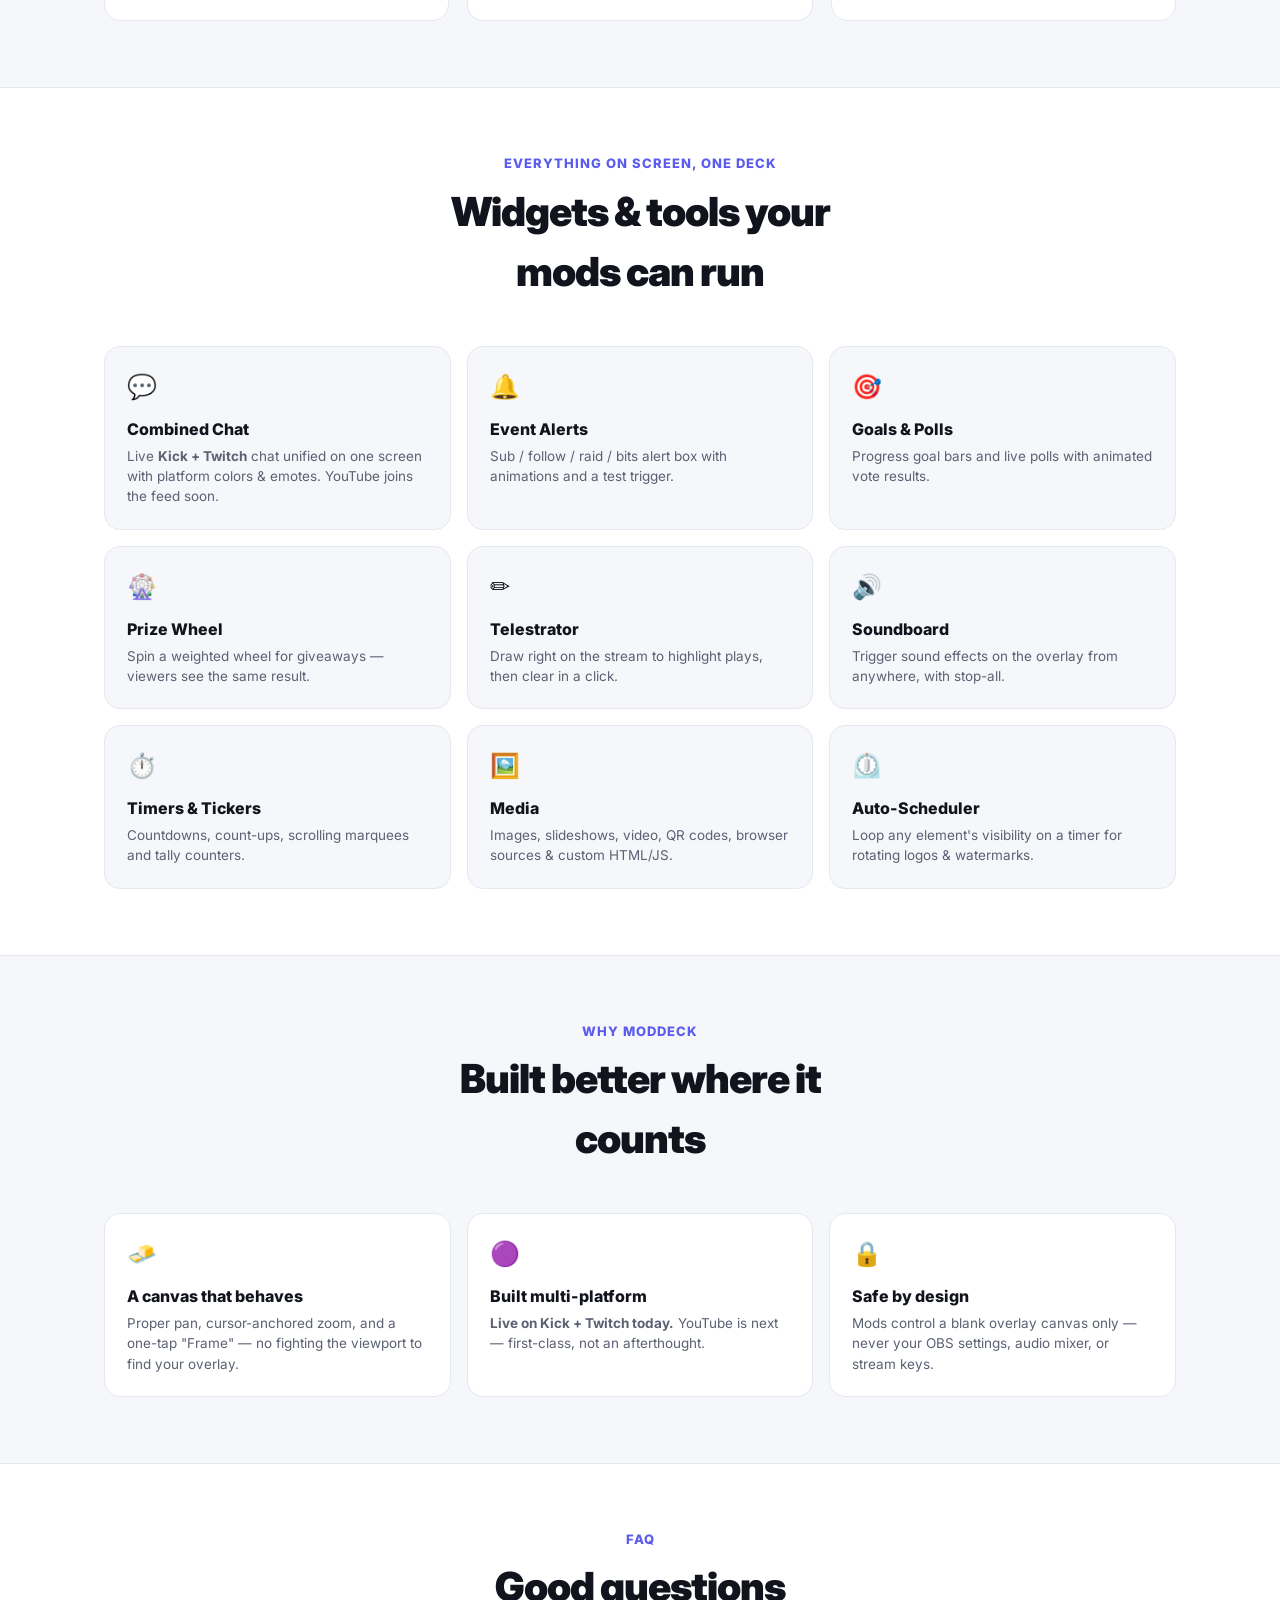
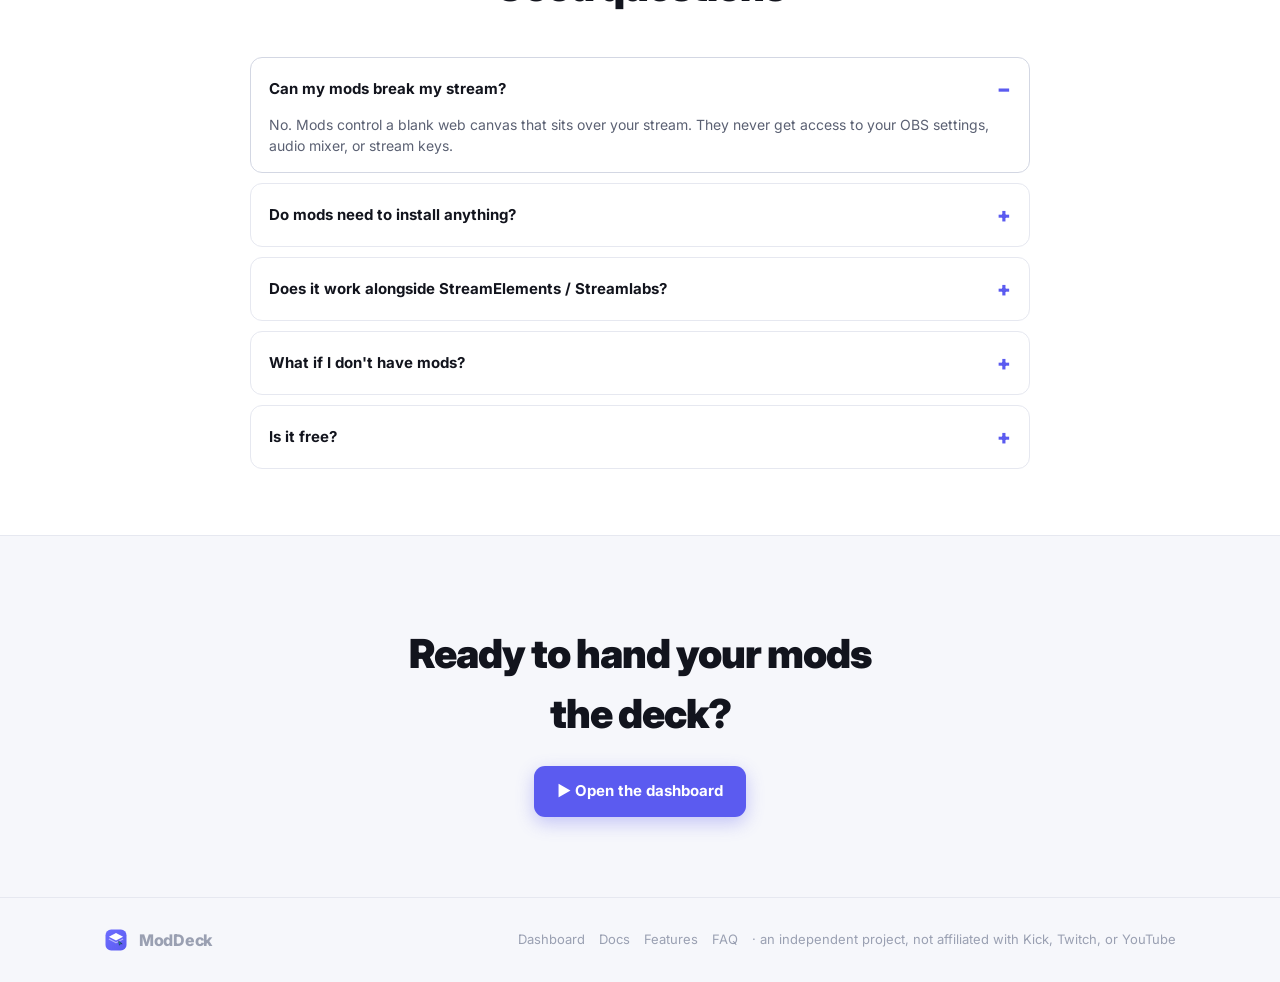
==== commit b9cea54c: "ModDeck v0.34.0 - Twitch chat: anonymous IRC adapter merged into chat widget + emoji combo; Twitch c" ====
--- a/index.html
+++ b/index.html
@@ -5,7 +5,7 @@
 <meta name="viewport" content="width=device-width, initial-scale=1.0">
 <title>ModDeck — the control deck for you & your mods</title>
 <meta name="description" content="A free browser-based stream-overlay control tool — live on Kick, with Twitch & YouTube coming soon. Drop one source into OBS, then let you and your mods run the overlay live — chat, timers, polls, alerts, wheels and more.">
-<meta name="moddeck-version" content="0.33.1">
+<meta name="moddeck-version" content="0.34.0">
 <link rel="icon" href="favicon.svg" type="image/svg+xml">
 <link rel="icon" type="image/png" sizes="32x32" href="icons/favicon-32.png">
 <link rel="apple-touch-icon" href="icons/apple-touch-icon.png">
@@ -144,7 +144,7 @@
 </head>
 <body>
 <nav><div class="wrap">
-  <a class="brand" href="/"><img src="favicon.svg" alt="">ModDeck<span class="beta">BETA</span><span class="ver-pill">v0.33.1</span></a>
+  <a class="brand" href="/"><img src="favicon.svg" alt="">ModDeck<span class="beta">BETA</span><span class="ver-pill">v0.34.0</span></a>
   <div class="links">
     <a class="t" href="#features">Features</a>
     <a class="t" href="#how">How it works</a>
@@ -155,7 +155,7 @@
 </div></nav>
 
 <header class="hero"><div class="wrap">
-  <div class="pill"><span class="dot"></span>Free · live on Kick · Twitch &amp; YouTube coming soon</div>
+  <div class="pill"><span class="dot"></span>Free · live on Kick &amp; Twitch · YouTube coming soon</div>
   <h1>From Mod to <span class="grad">Director</span></h1>
   <p class="sub">Approve your mods to control your overlay from a browser<br>with <b>one simple OBS source change</b>.</p>
   <div class="cta">
@@ -164,7 +164,7 @@
   </div>
   <div class="connects">
     <button class="connect k" data-p="Kick"><span class="b"></span>Connect Kick</button>
-    <button class="connect t" data-p="Twitch"><span class="b"></span>Connect Twitch<span class="soon">SOON</span></button>
+    <button class="connect t" data-p="Twitch"><span class="b"></span>Connect Twitch</button>
     <button class="connect y" data-p="YouTube"><span class="b"></span>Connect YouTube<span class="soon">SOON</span></button>
   </div>
   <div class="trust">No installs · No plugins · Your mods just open a link. <b>100% browser-based.</b></div>
@@ -200,7 +200,7 @@
   <div class="eyebrow">Everything on screen, one deck</div>
   <h2>Widgets &amp; tools your mods can run</h2>
   <div class="grid">
-    <div class="card"><div class="ic">💬</div><h3>Combined Chat</h3><p>Live Kick chat on screen with platform colors. Twitch &amp; YouTube join the same feed soon.</p></div>
+    <div class="card"><div class="ic">💬</div><h3>Combined Chat</h3><p>Live <b>Kick + Twitch</b> chat unified on one screen with platform colors &amp; emotes. YouTube joins the feed soon.</p></div>
     <div class="card"><div class="ic">🔔</div><h3>Event Alerts</h3><p>Sub / follow / raid / bits alert box with animations and a test trigger.</p></div>
     <div class="card"><div class="ic">🎯</div><h3>Goals &amp; Polls</h3><p>Progress goal bars and live polls with animated vote results.</p></div>
     <div class="card"><div class="ic">🎡</div><h3>Prize Wheel</h3><p>Spin a weighted wheel for giveaways — viewers see the same result.</p></div>
@@ -217,7 +217,7 @@
   <h2>Built better where it counts</h2>
   <div class="grid">
     <div class="card"><div class="ic">🧈</div><h3>A canvas that behaves</h3><p>Proper pan, cursor-anchored zoom, and a one-tap "Frame" — no fighting the viewport to find your overlay.</p></div>
-    <div class="card"><div class="ic">🟣</div><h3>Built multi-platform</h3><p><b>Live on Kick today.</b> Twitch and YouTube are first-class citizens on the roadmap — coming soon.</p></div>
+    <div class="card"><div class="ic">🟣</div><h3>Built multi-platform</h3><p><b>Live on Kick + Twitch today.</b> YouTube is next — first-class, not an afterthought.</p></div>
     <div class="card"><div class="ic">🔒</div><h3>Safe by design</h3><p>Mods control a blank overlay canvas only — never your OBS settings, audio mixer, or stream keys.</p></div>
   </div>
 </div></section>
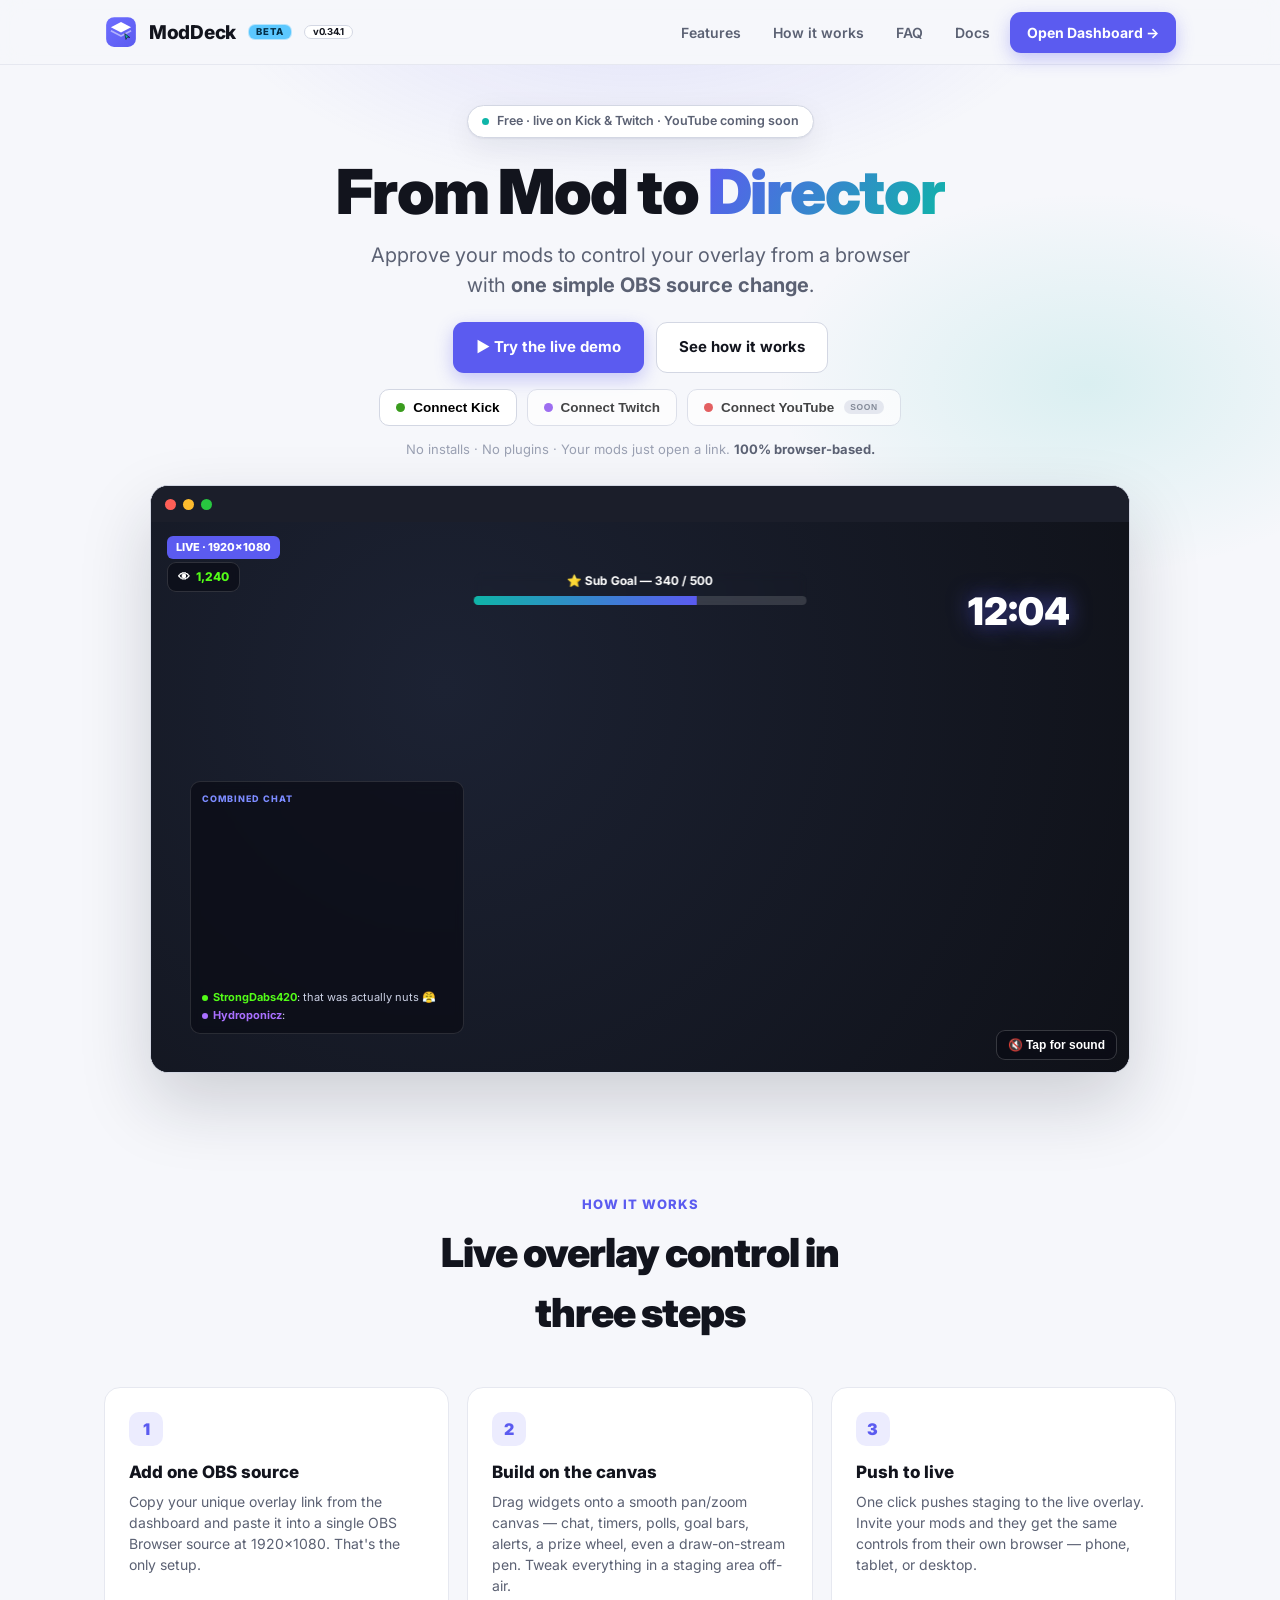
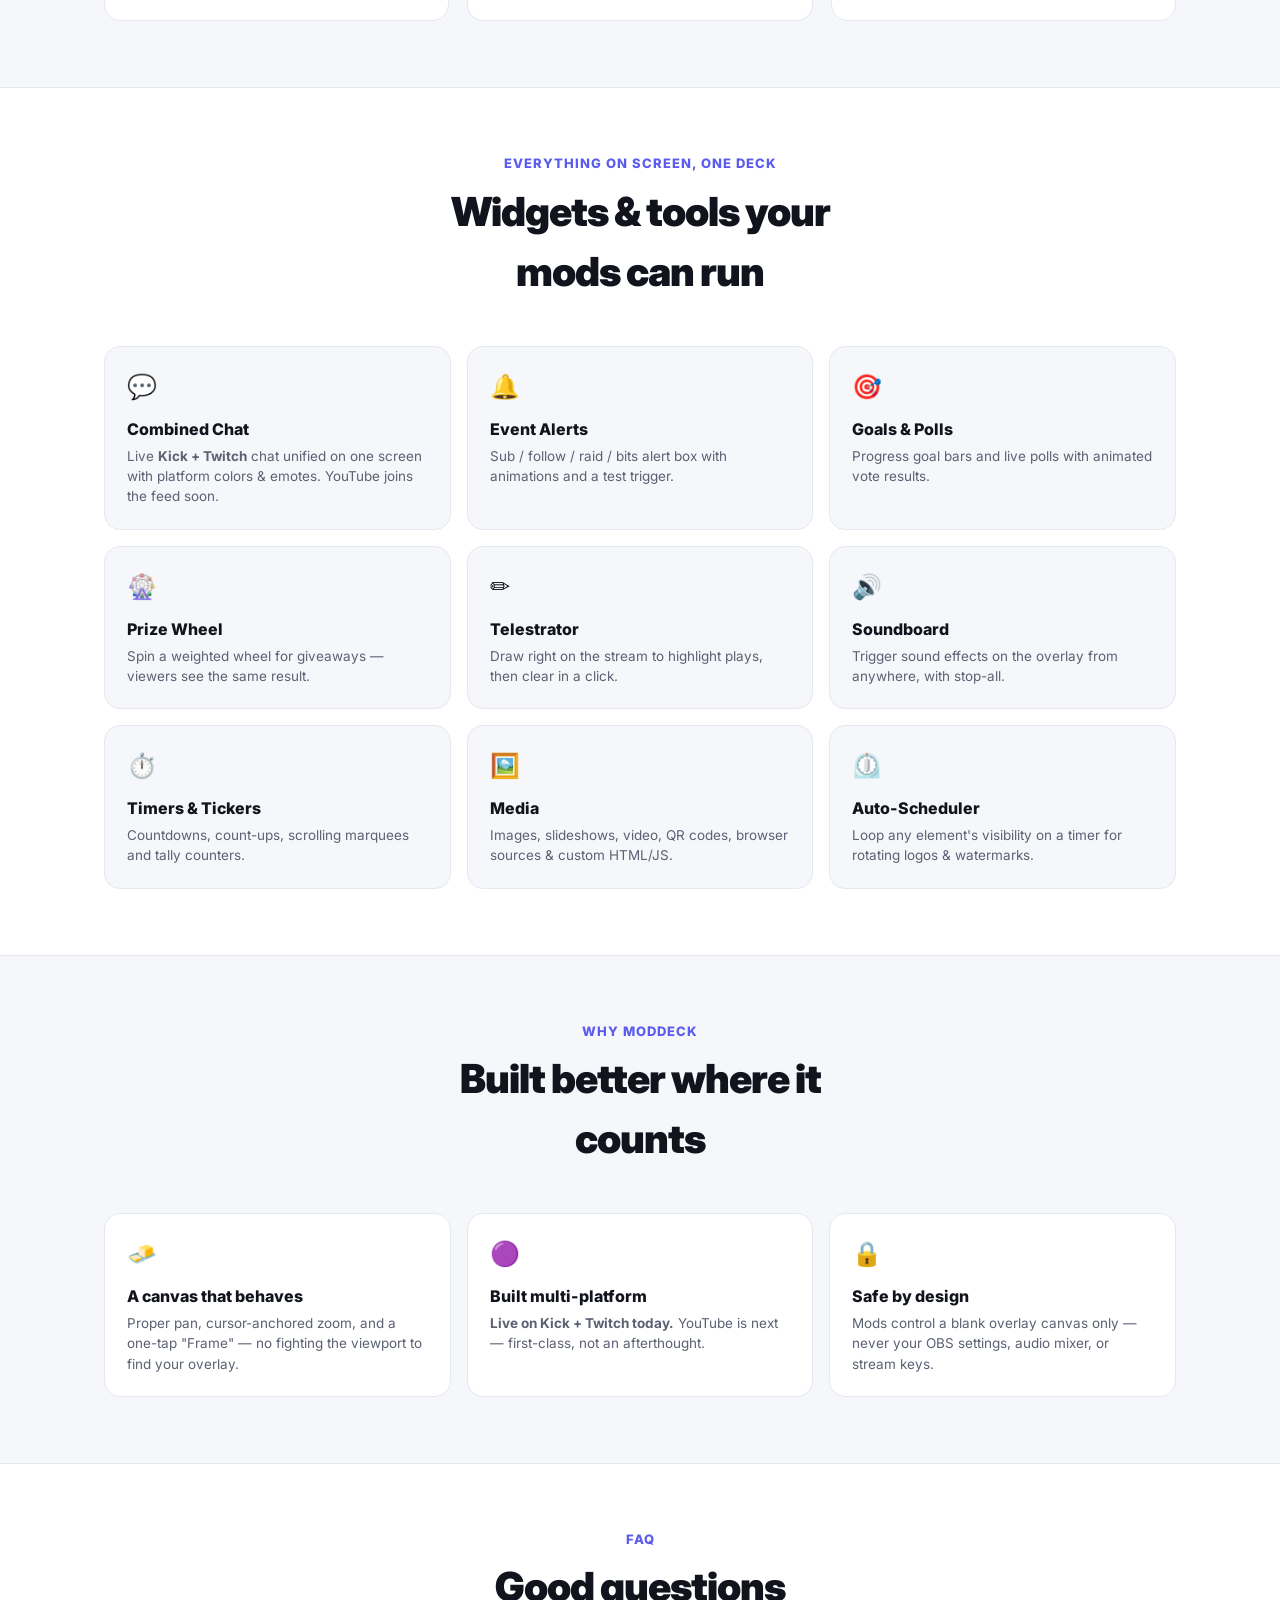
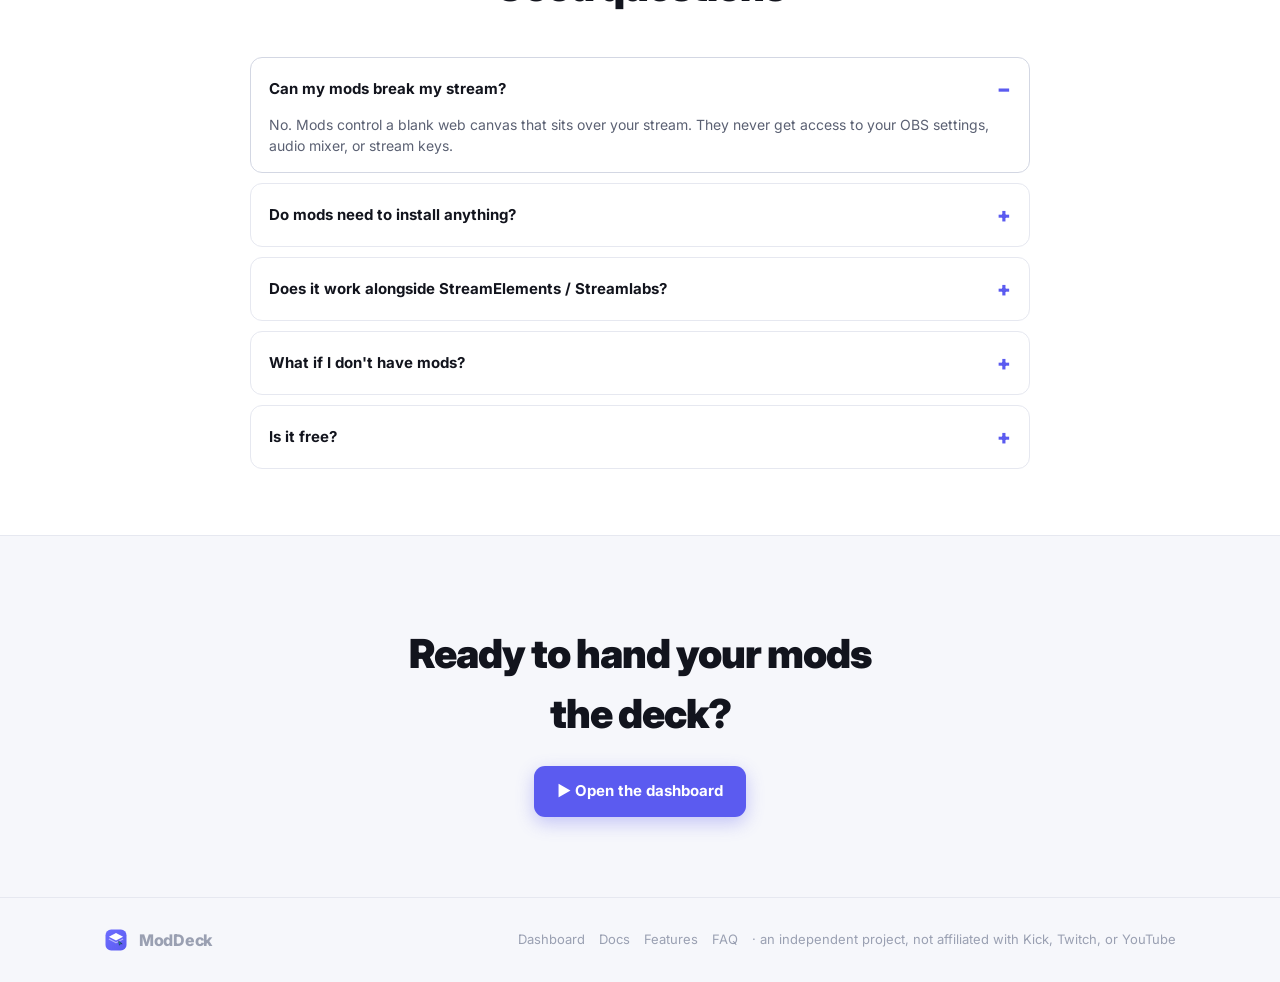
==== commit 1d195eda: "ModDeck v0.34.1 - cleanup: remove dead sources field, fix misleading auto-clip (demo) label, refresh" ====
--- a/index.html
+++ b/index.html
@@ -5,7 +5,7 @@
 <meta name="viewport" content="width=device-width, initial-scale=1.0">
 <title>ModDeck — the control deck for you & your mods</title>
 <meta name="description" content="A free browser-based stream-overlay control tool — live on Kick, with Twitch & YouTube coming soon. Drop one source into OBS, then let you and your mods run the overlay live — chat, timers, polls, alerts, wheels and more.">
-<meta name="moddeck-version" content="0.34.0">
+<meta name="moddeck-version" content="0.34.1">
 <link rel="icon" href="favicon.svg" type="image/svg+xml">
 <link rel="icon" type="image/png" sizes="32x32" href="icons/favicon-32.png">
 <link rel="apple-touch-icon" href="icons/apple-touch-icon.png">
@@ -144,7 +144,7 @@
 </head>
 <body>
 <nav><div class="wrap">
-  <a class="brand" href="/"><img src="favicon.svg" alt="">ModDeck<span class="beta">BETA</span><span class="ver-pill">v0.34.0</span></a>
+  <a class="brand" href="/"><img src="favicon.svg" alt="">ModDeck<span class="beta">BETA</span><span class="ver-pill">v0.34.1</span></a>
   <div class="links">
     <a class="t" href="#features">Features</a>
     <a class="t" href="#how">How it works</a>
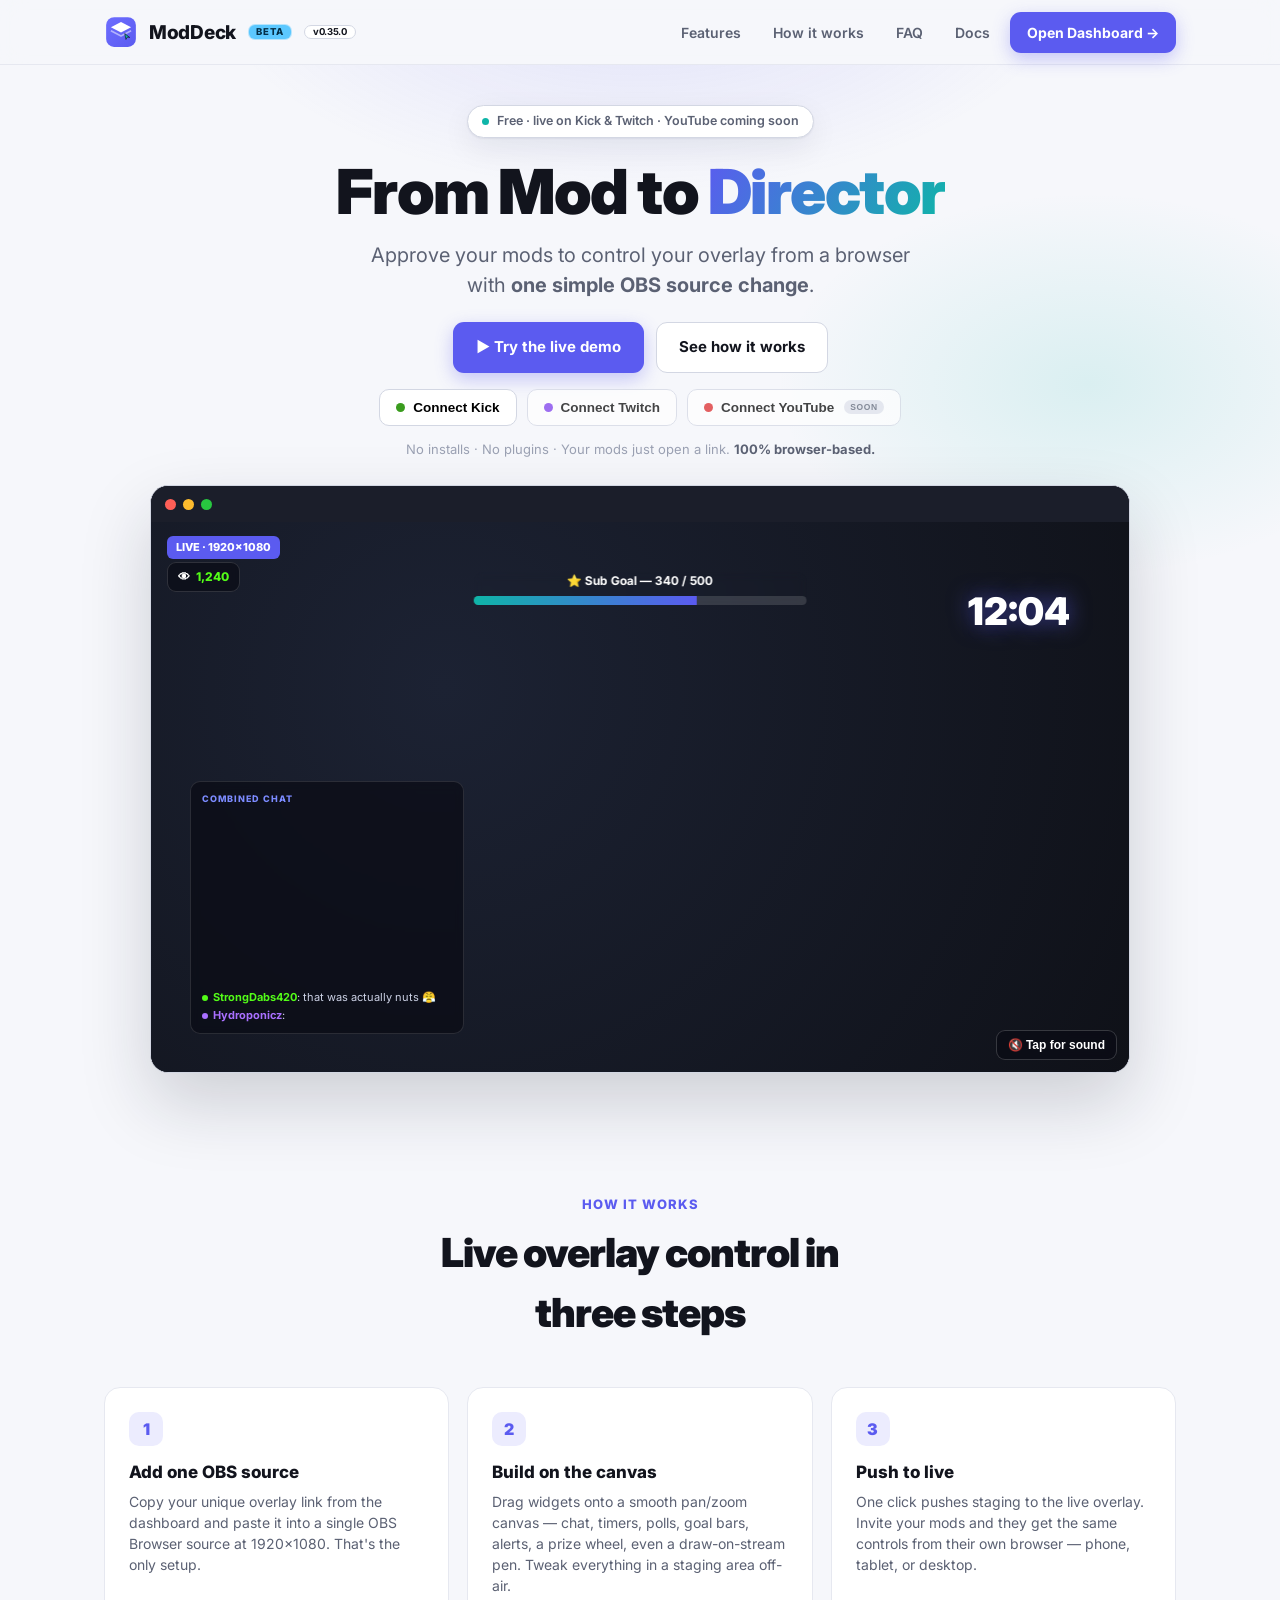
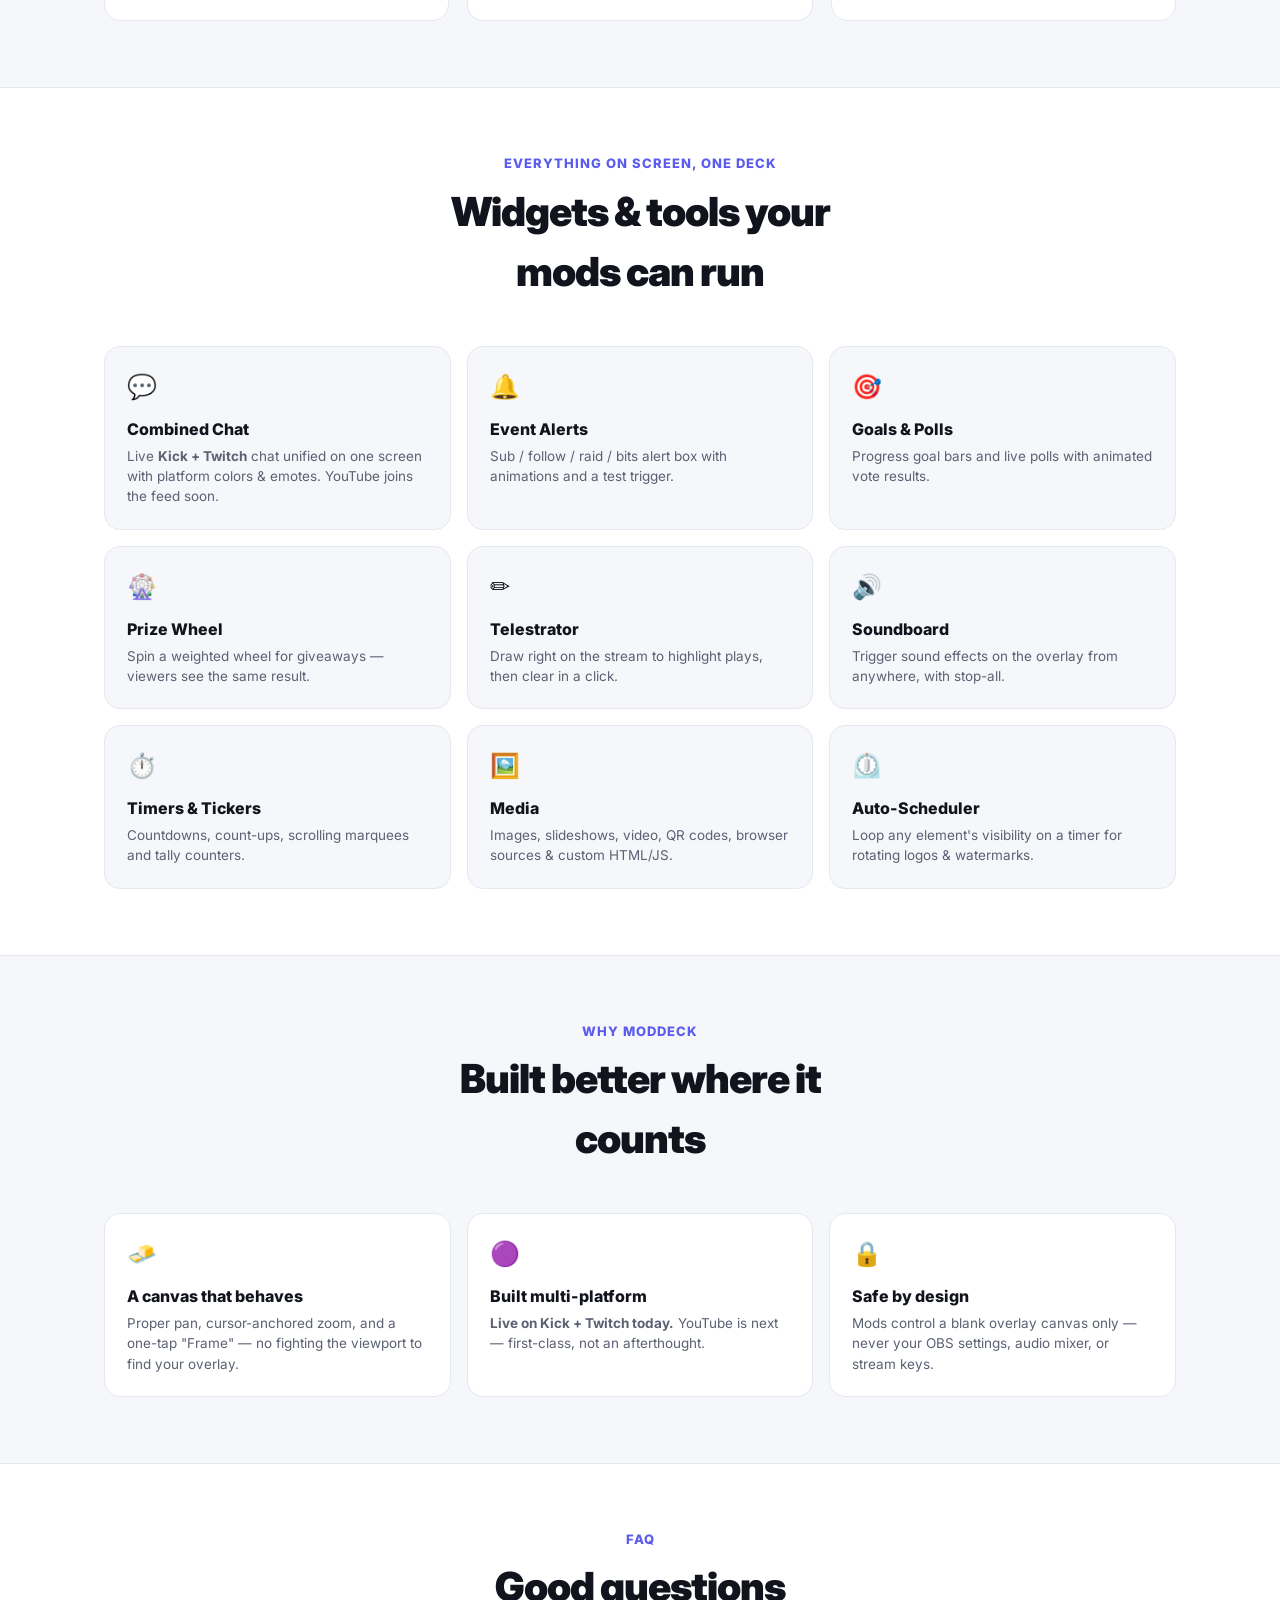
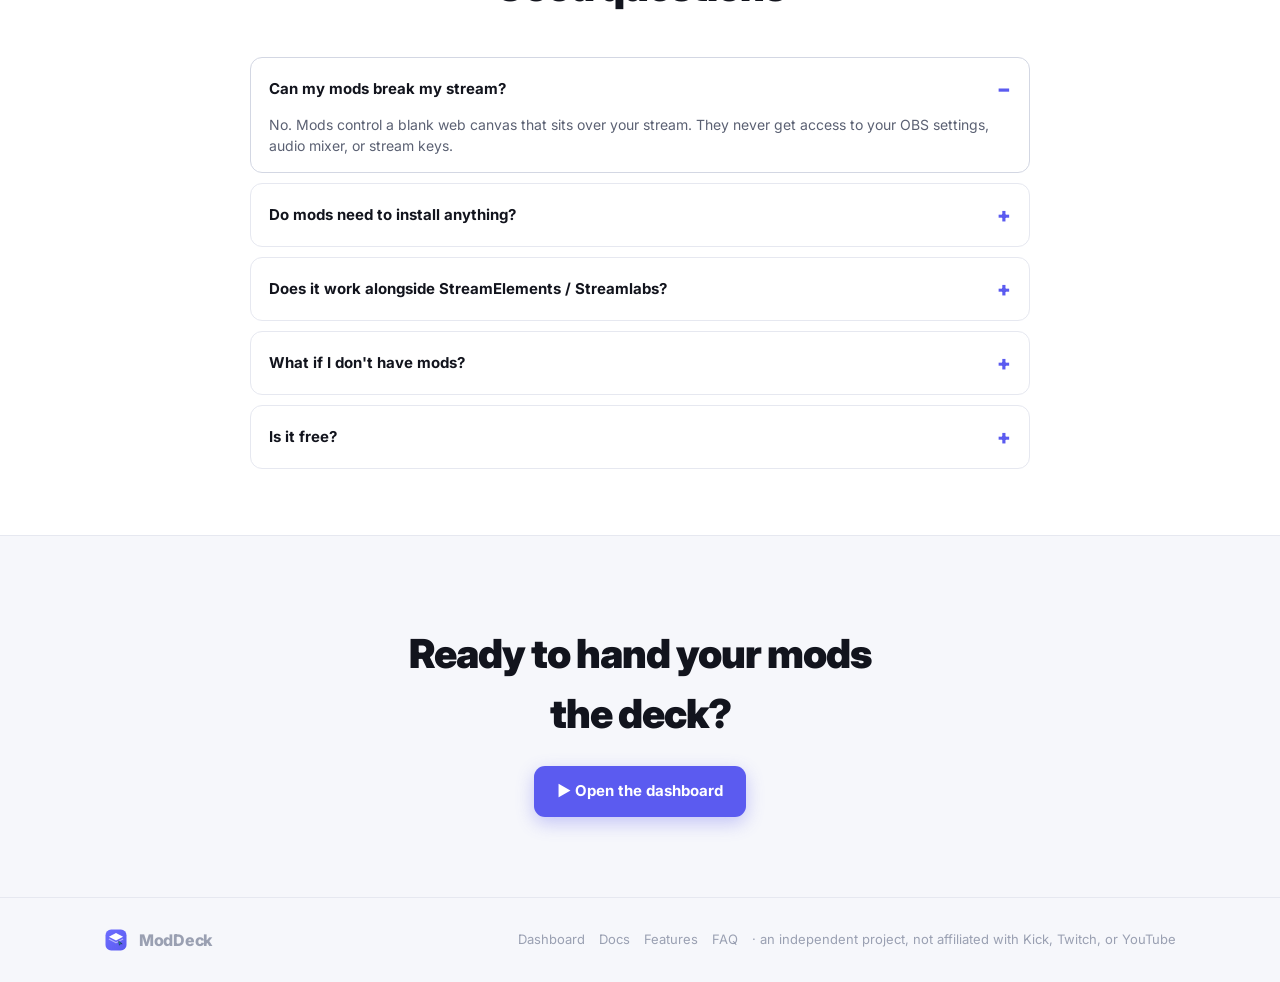
==== commit 01e76c54: "ModDeck v0.35.0 - Scenes now load+push-to-Live instantly (distinct from Presets); remove old preview" ====
--- a/index.html
+++ b/index.html
@@ -5,7 +5,7 @@
 <meta name="viewport" content="width=device-width, initial-scale=1.0">
 <title>ModDeck — the control deck for you & your mods</title>
 <meta name="description" content="A free browser-based stream-overlay control tool — live on Kick, with Twitch & YouTube coming soon. Drop one source into OBS, then let you and your mods run the overlay live — chat, timers, polls, alerts, wheels and more.">
-<meta name="moddeck-version" content="0.34.1">
+<meta name="moddeck-version" content="0.35.0">
 <link rel="icon" href="favicon.svg" type="image/svg+xml">
 <link rel="icon" type="image/png" sizes="32x32" href="icons/favicon-32.png">
 <link rel="apple-touch-icon" href="icons/apple-touch-icon.png">
@@ -144,7 +144,7 @@
 </head>
 <body>
 <nav><div class="wrap">
-  <a class="brand" href="/"><img src="favicon.svg" alt="">ModDeck<span class="beta">BETA</span><span class="ver-pill">v0.34.1</span></a>
+  <a class="brand" href="/"><img src="favicon.svg" alt="">ModDeck<span class="beta">BETA</span><span class="ver-pill">v0.35.0</span></a>
   <div class="links">
     <a class="t" href="#features">Features</a>
     <a class="t" href="#how">How it works</a>
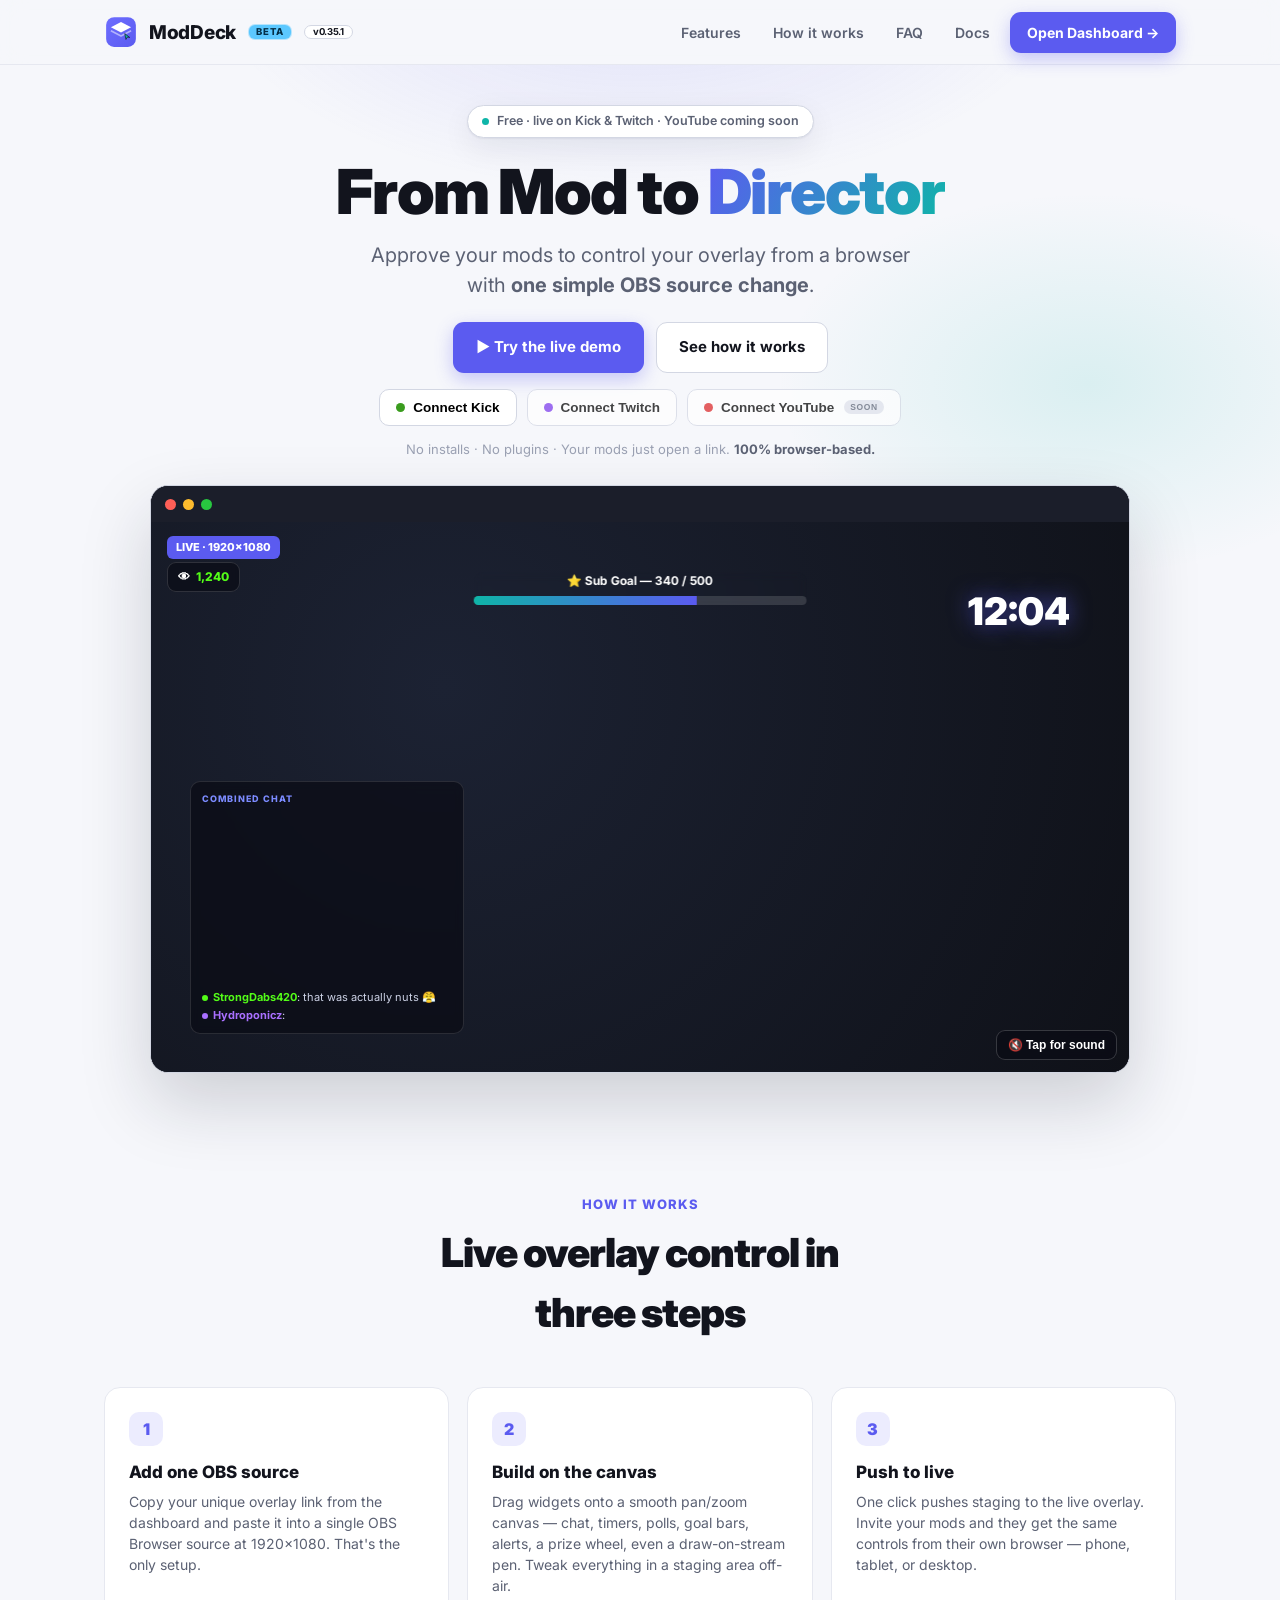
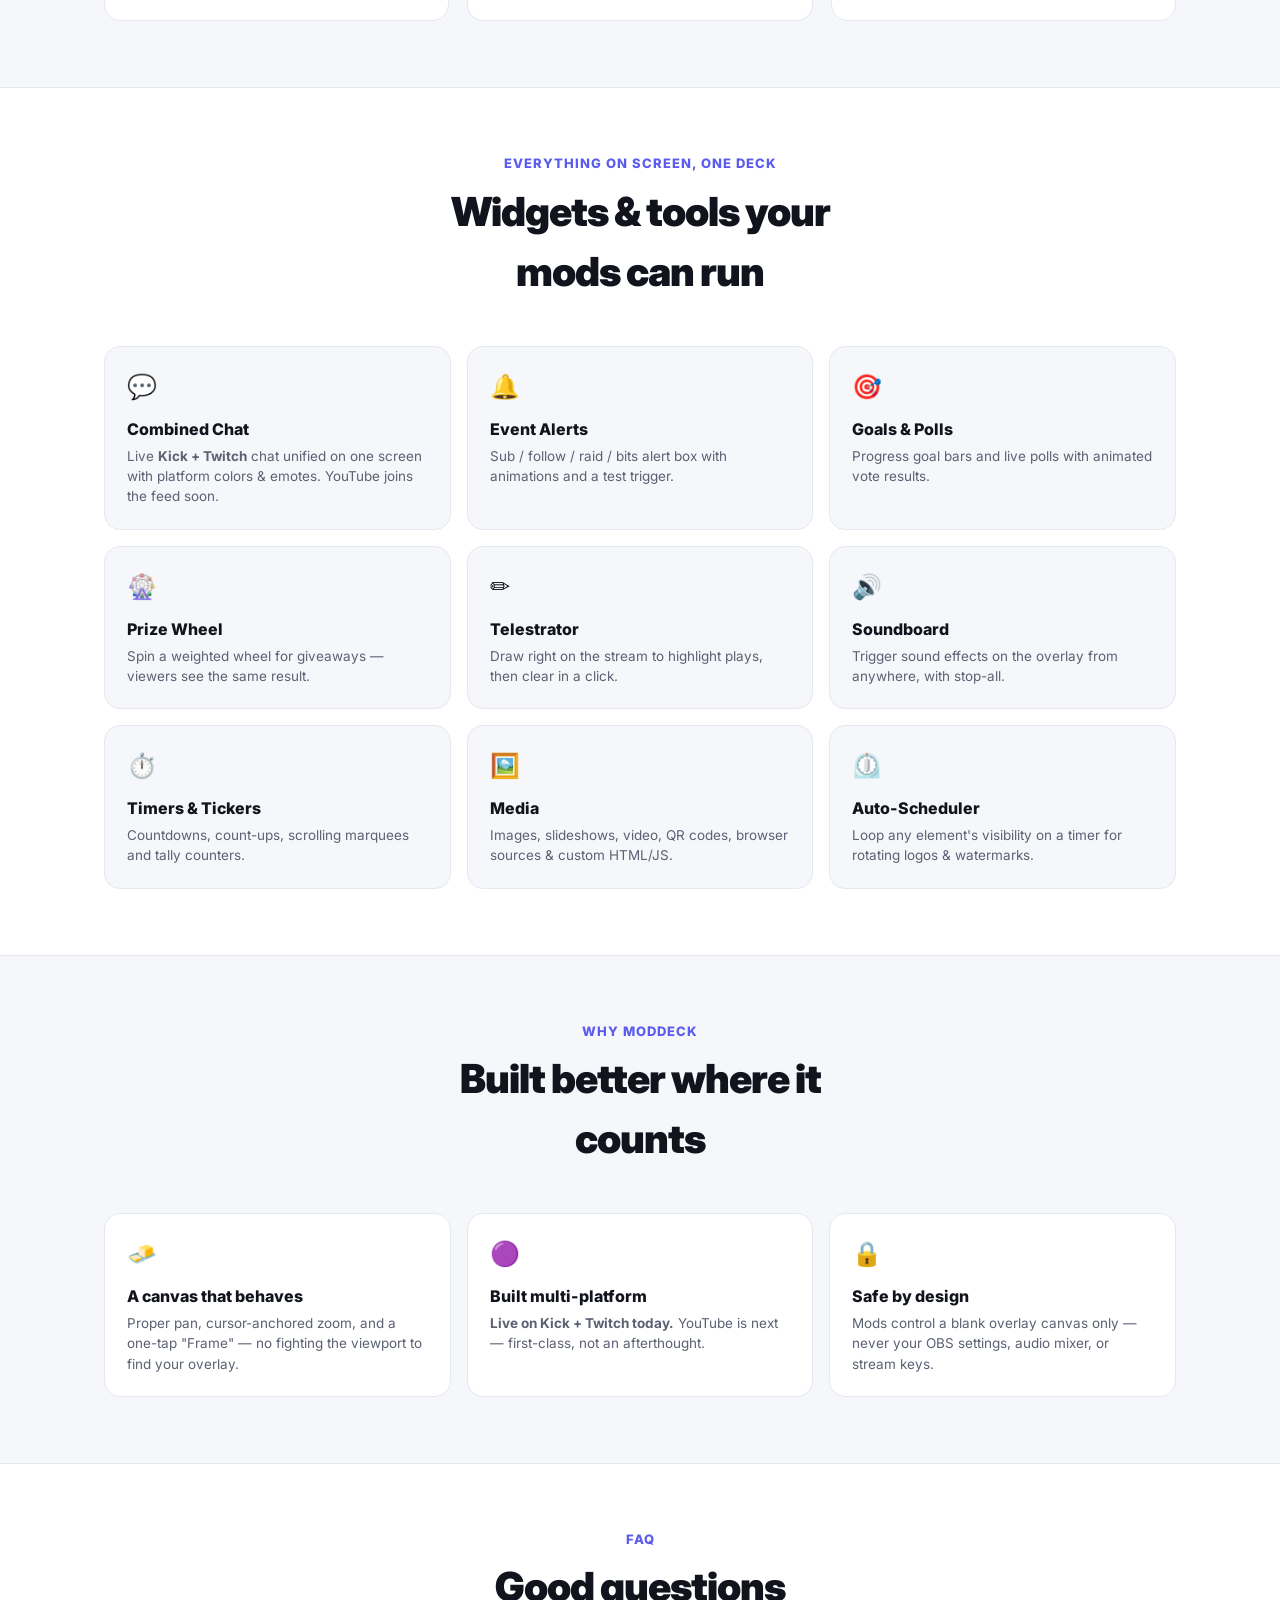
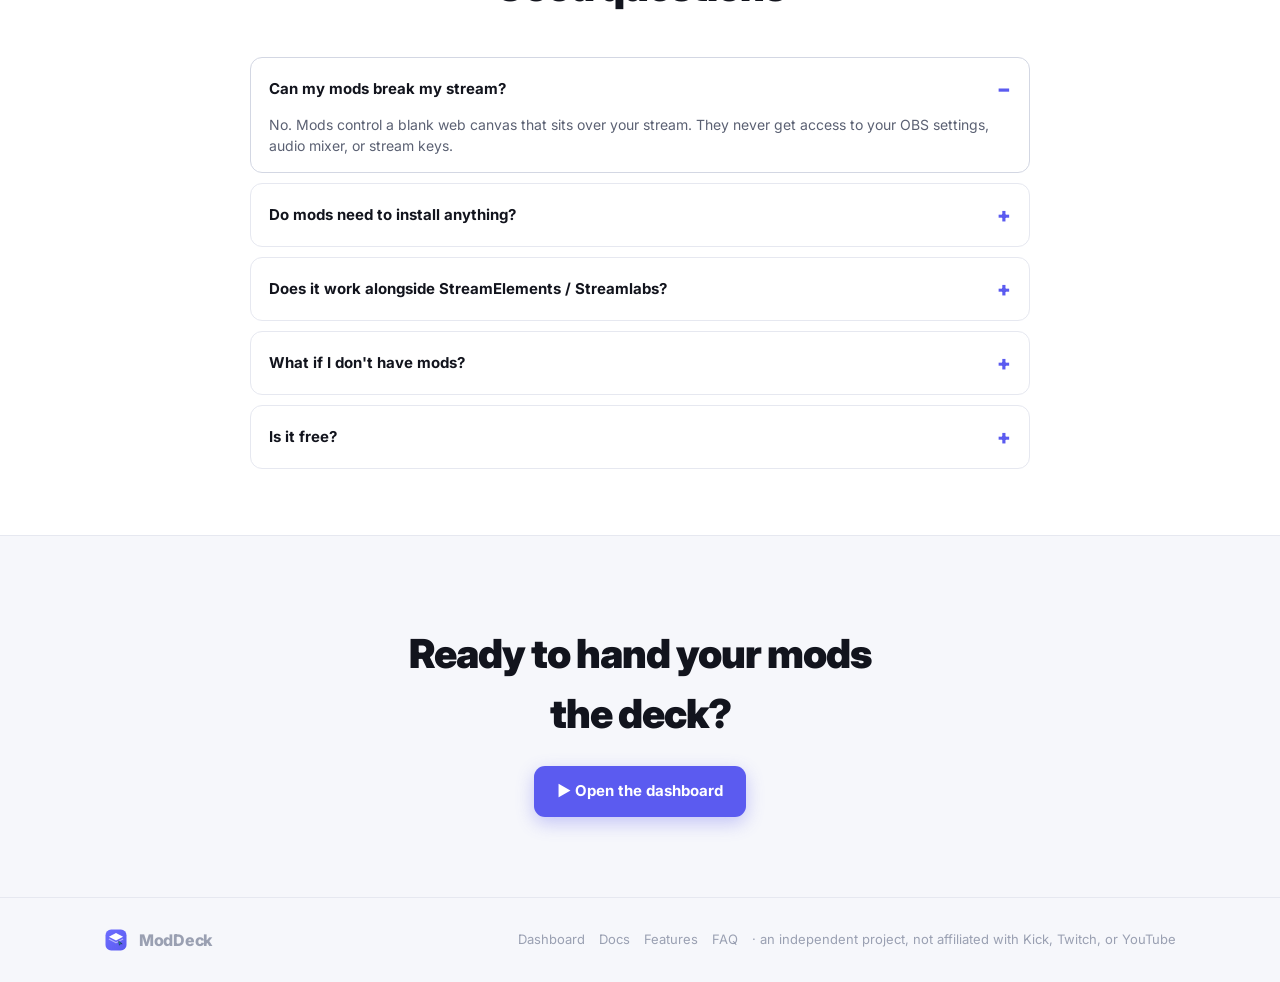
==== commit 0870182e: "ModDeck v0.35.1 - ChordSwarm palette preset (one-click Browser widget pointed at the standalone over" ====
--- a/index.html
+++ b/index.html
@@ -5,7 +5,7 @@
 <meta name="viewport" content="width=device-width, initial-scale=1.0">
 <title>ModDeck — the control deck for you & your mods</title>
 <meta name="description" content="A free browser-based stream-overlay control tool — live on Kick, with Twitch & YouTube coming soon. Drop one source into OBS, then let you and your mods run the overlay live — chat, timers, polls, alerts, wheels and more.">
-<meta name="moddeck-version" content="0.35.0">
+<meta name="moddeck-version" content="0.35.1">
 <link rel="icon" href="favicon.svg" type="image/svg+xml">
 <link rel="icon" type="image/png" sizes="32x32" href="icons/favicon-32.png">
 <link rel="apple-touch-icon" href="icons/apple-touch-icon.png">
@@ -144,7 +144,7 @@
 </head>
 <body>
 <nav><div class="wrap">
-  <a class="brand" href="/"><img src="favicon.svg" alt="">ModDeck<span class="beta">BETA</span><span class="ver-pill">v0.35.0</span></a>
+  <a class="brand" href="/"><img src="favicon.svg" alt="">ModDeck<span class="beta">BETA</span><span class="ver-pill">v0.35.1</span></a>
   <div class="links">
     <a class="t" href="#features">Features</a>
     <a class="t" href="#how">How it works</a>
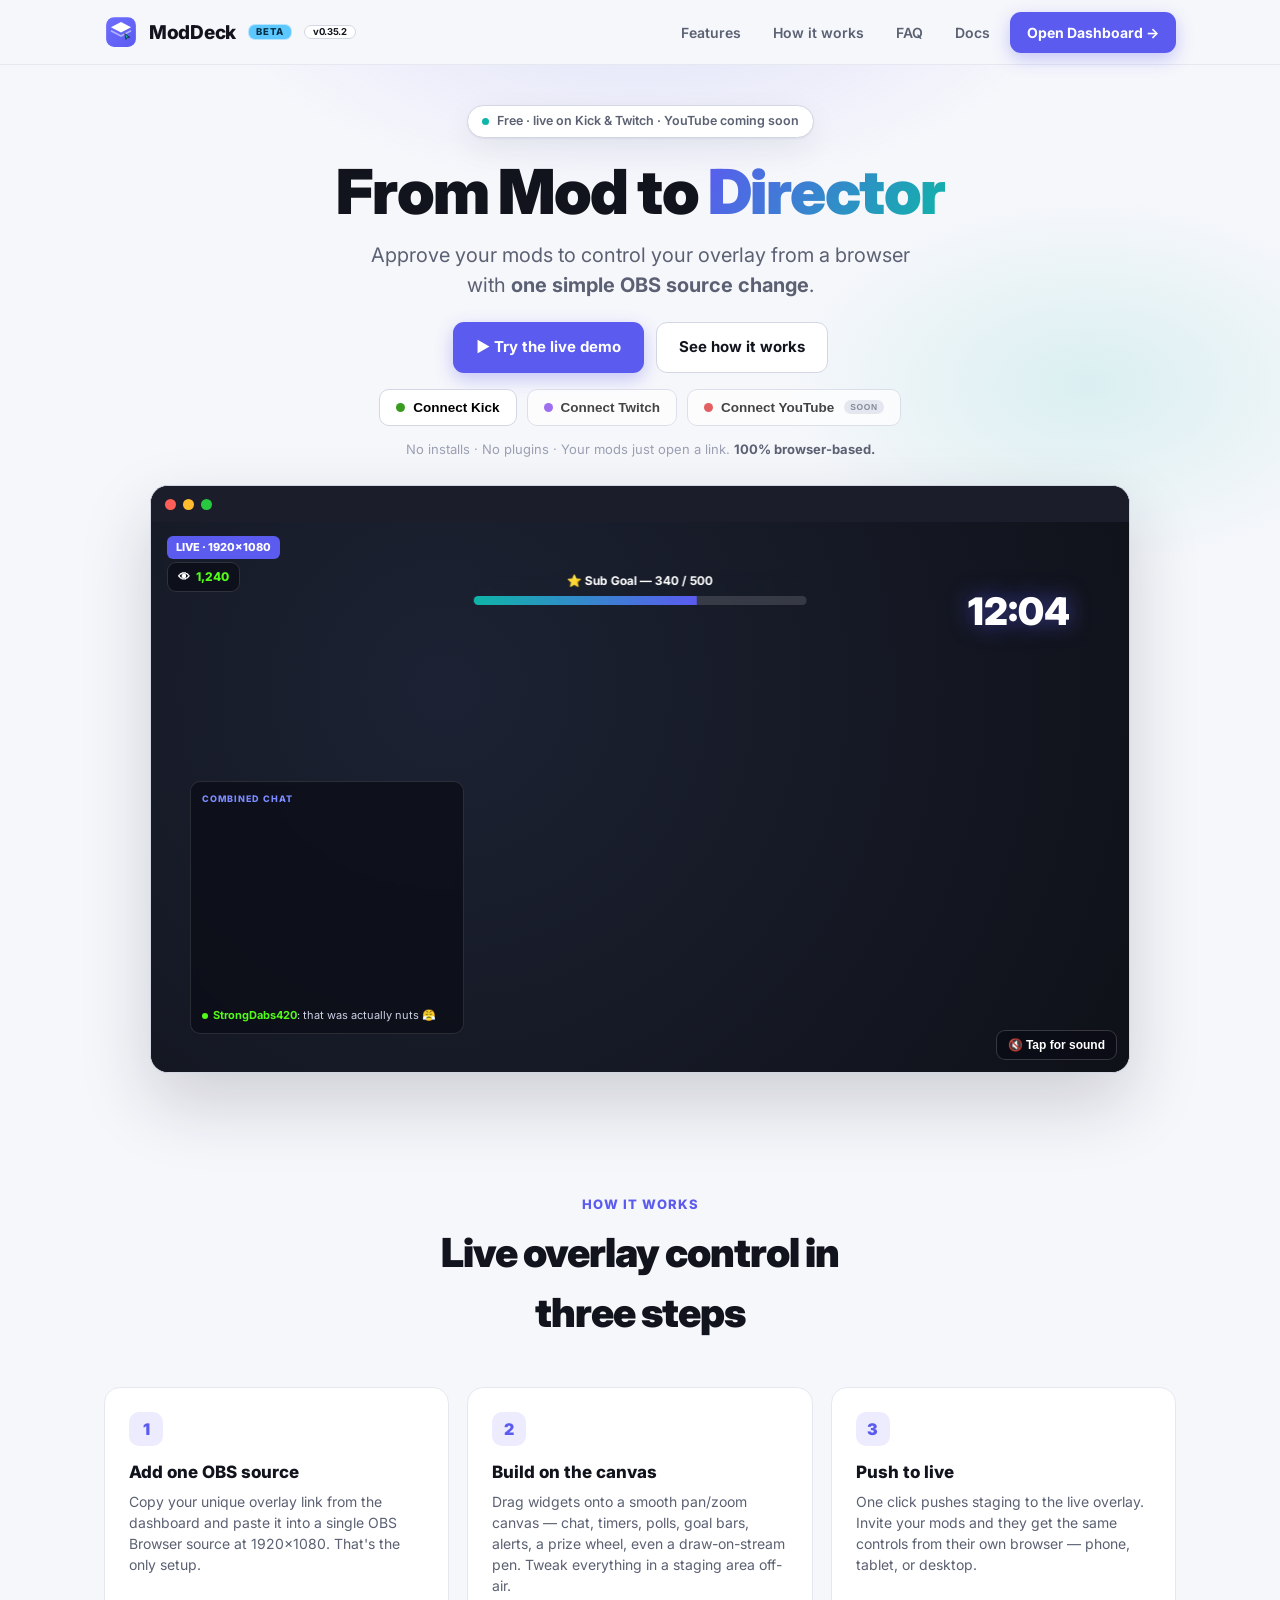
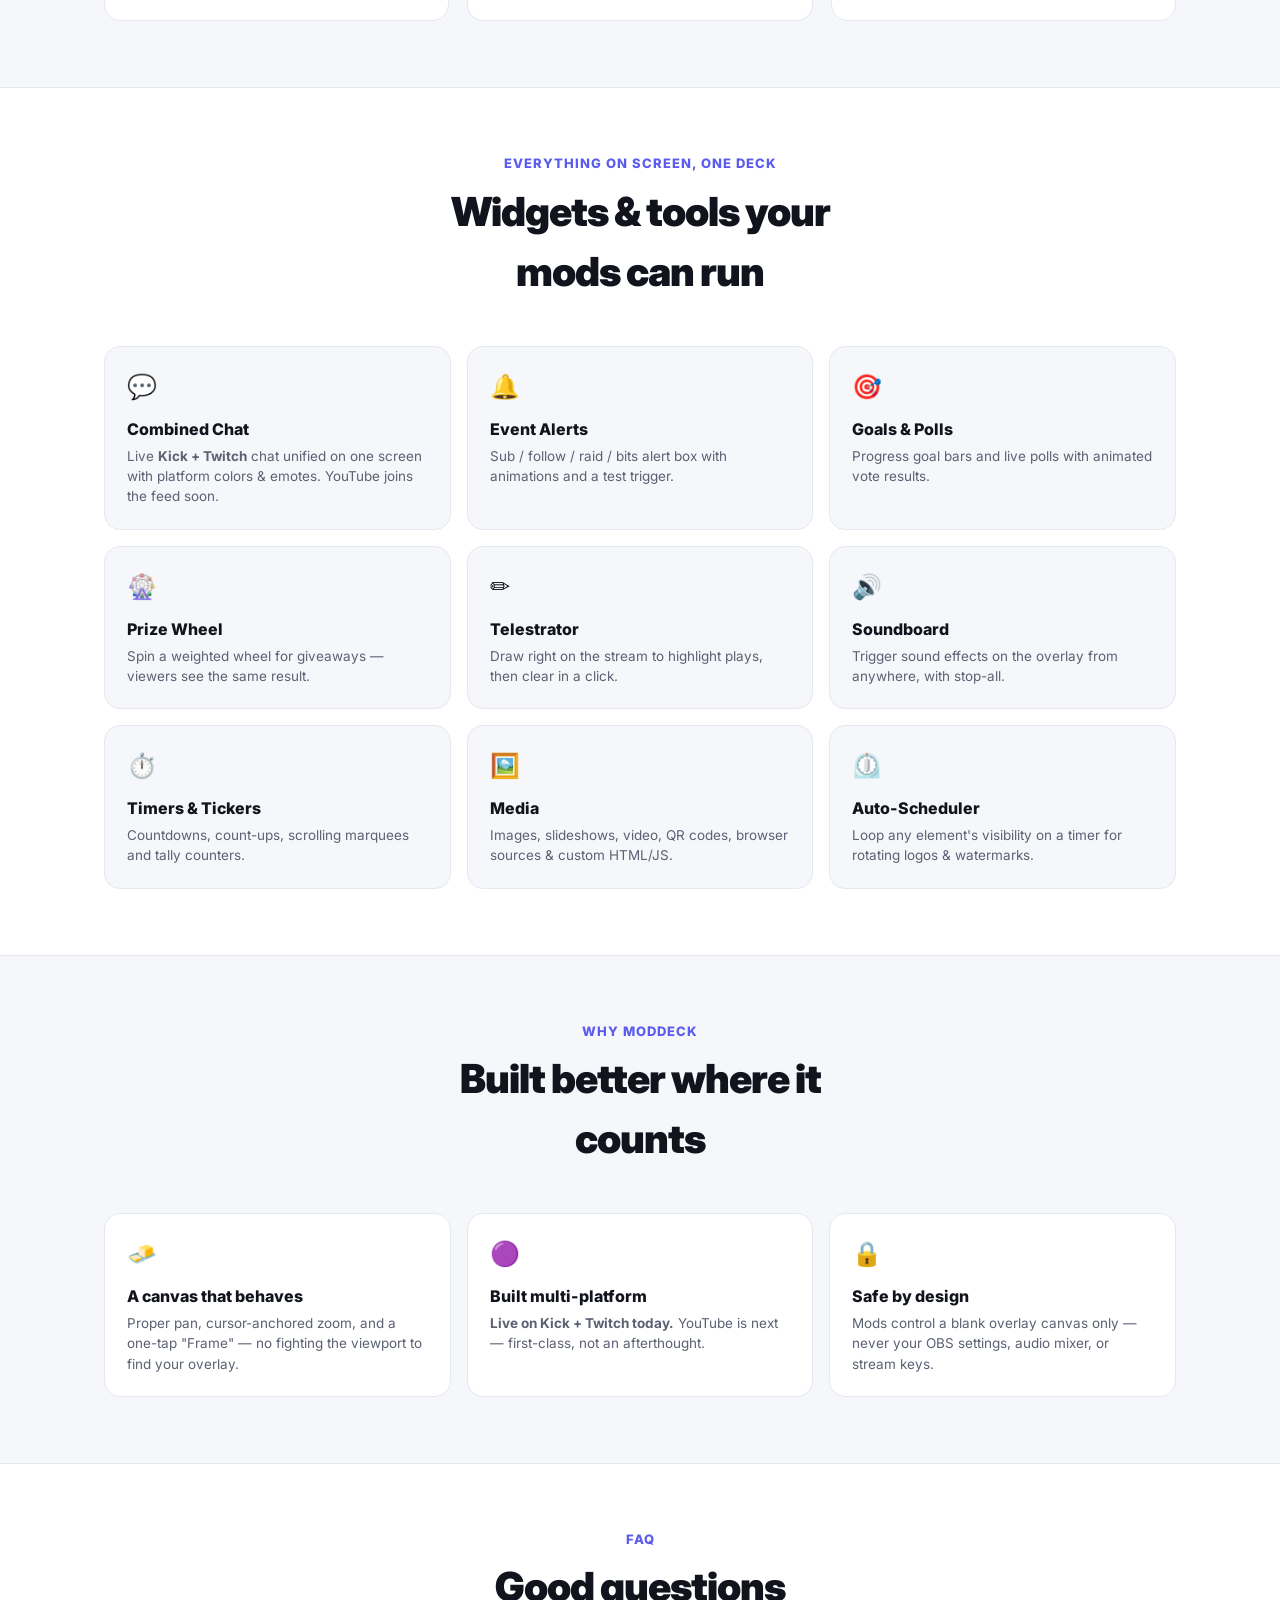
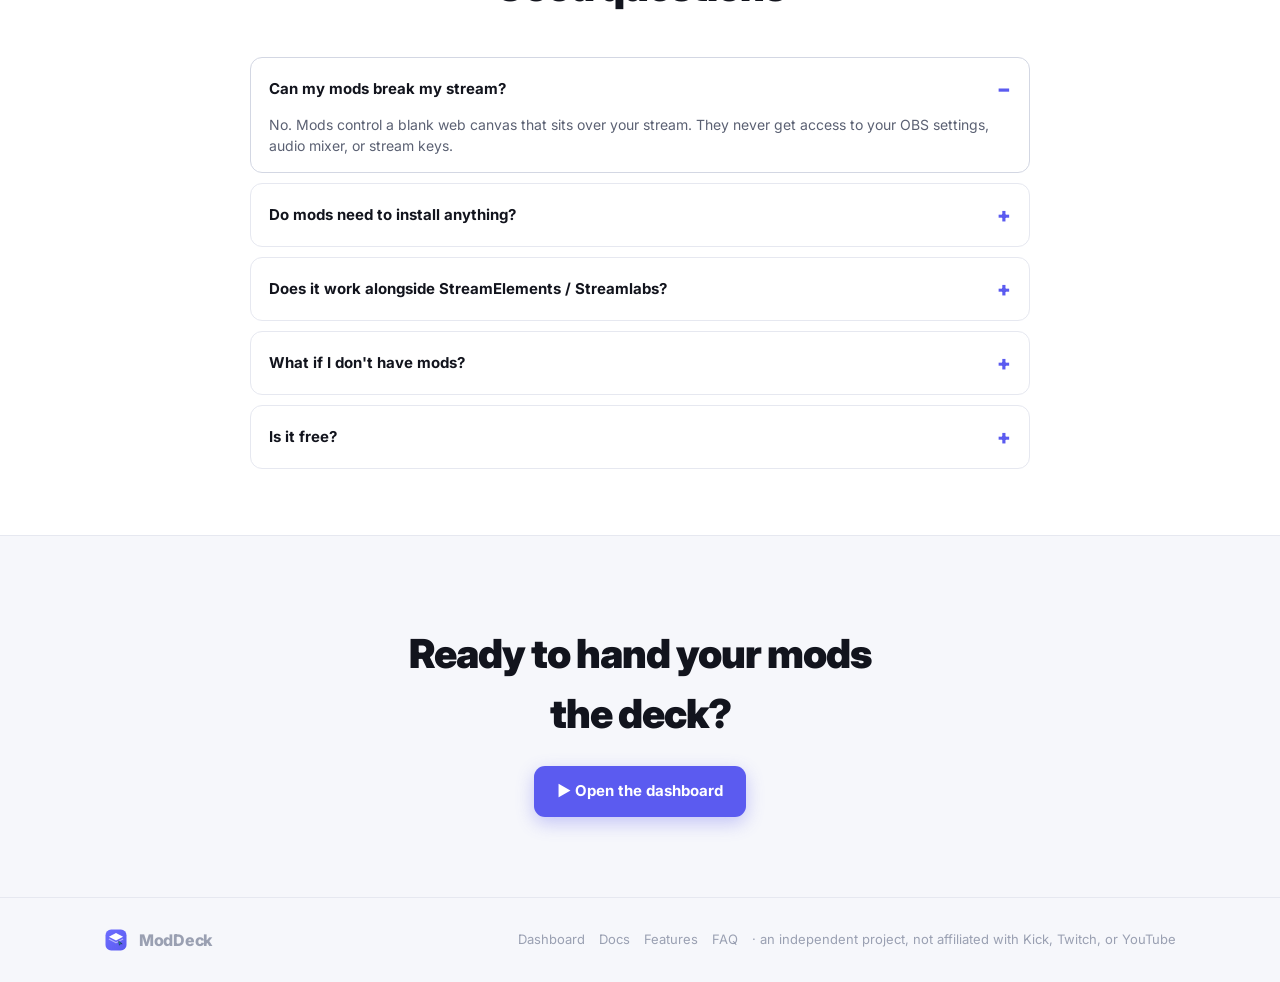
==== commit f653c54e: "v0.35.2: hand Stumble logins back from the Kick callback /auth/kick now forwards logins whose state " ====
--- a/index.html
+++ b/index.html
@@ -5,7 +5,7 @@
 <meta name="viewport" content="width=device-width, initial-scale=1.0">
 <title>ModDeck — the control deck for you & your mods</title>
 <meta name="description" content="A free browser-based stream-overlay control tool — live on Kick, with Twitch & YouTube coming soon. Drop one source into OBS, then let you and your mods run the overlay live — chat, timers, polls, alerts, wheels and more.">
-<meta name="moddeck-version" content="0.35.1">
+<meta name="moddeck-version" content="0.35.2">
 <link rel="icon" href="favicon.svg" type="image/svg+xml">
 <link rel="icon" type="image/png" sizes="32x32" href="icons/favicon-32.png">
 <link rel="apple-touch-icon" href="icons/apple-touch-icon.png">
@@ -144,7 +144,7 @@
 </head>
 <body>
 <nav><div class="wrap">
-  <a class="brand" href="/"><img src="favicon.svg" alt="">ModDeck<span class="beta">BETA</span><span class="ver-pill">v0.35.1</span></a>
+  <a class="brand" href="/"><img src="favicon.svg" alt="">ModDeck<span class="beta">BETA</span><span class="ver-pill">v0.35.2</span></a>
   <div class="links">
     <a class="t" href="#features">Features</a>
     <a class="t" href="#how">How it works</a>
